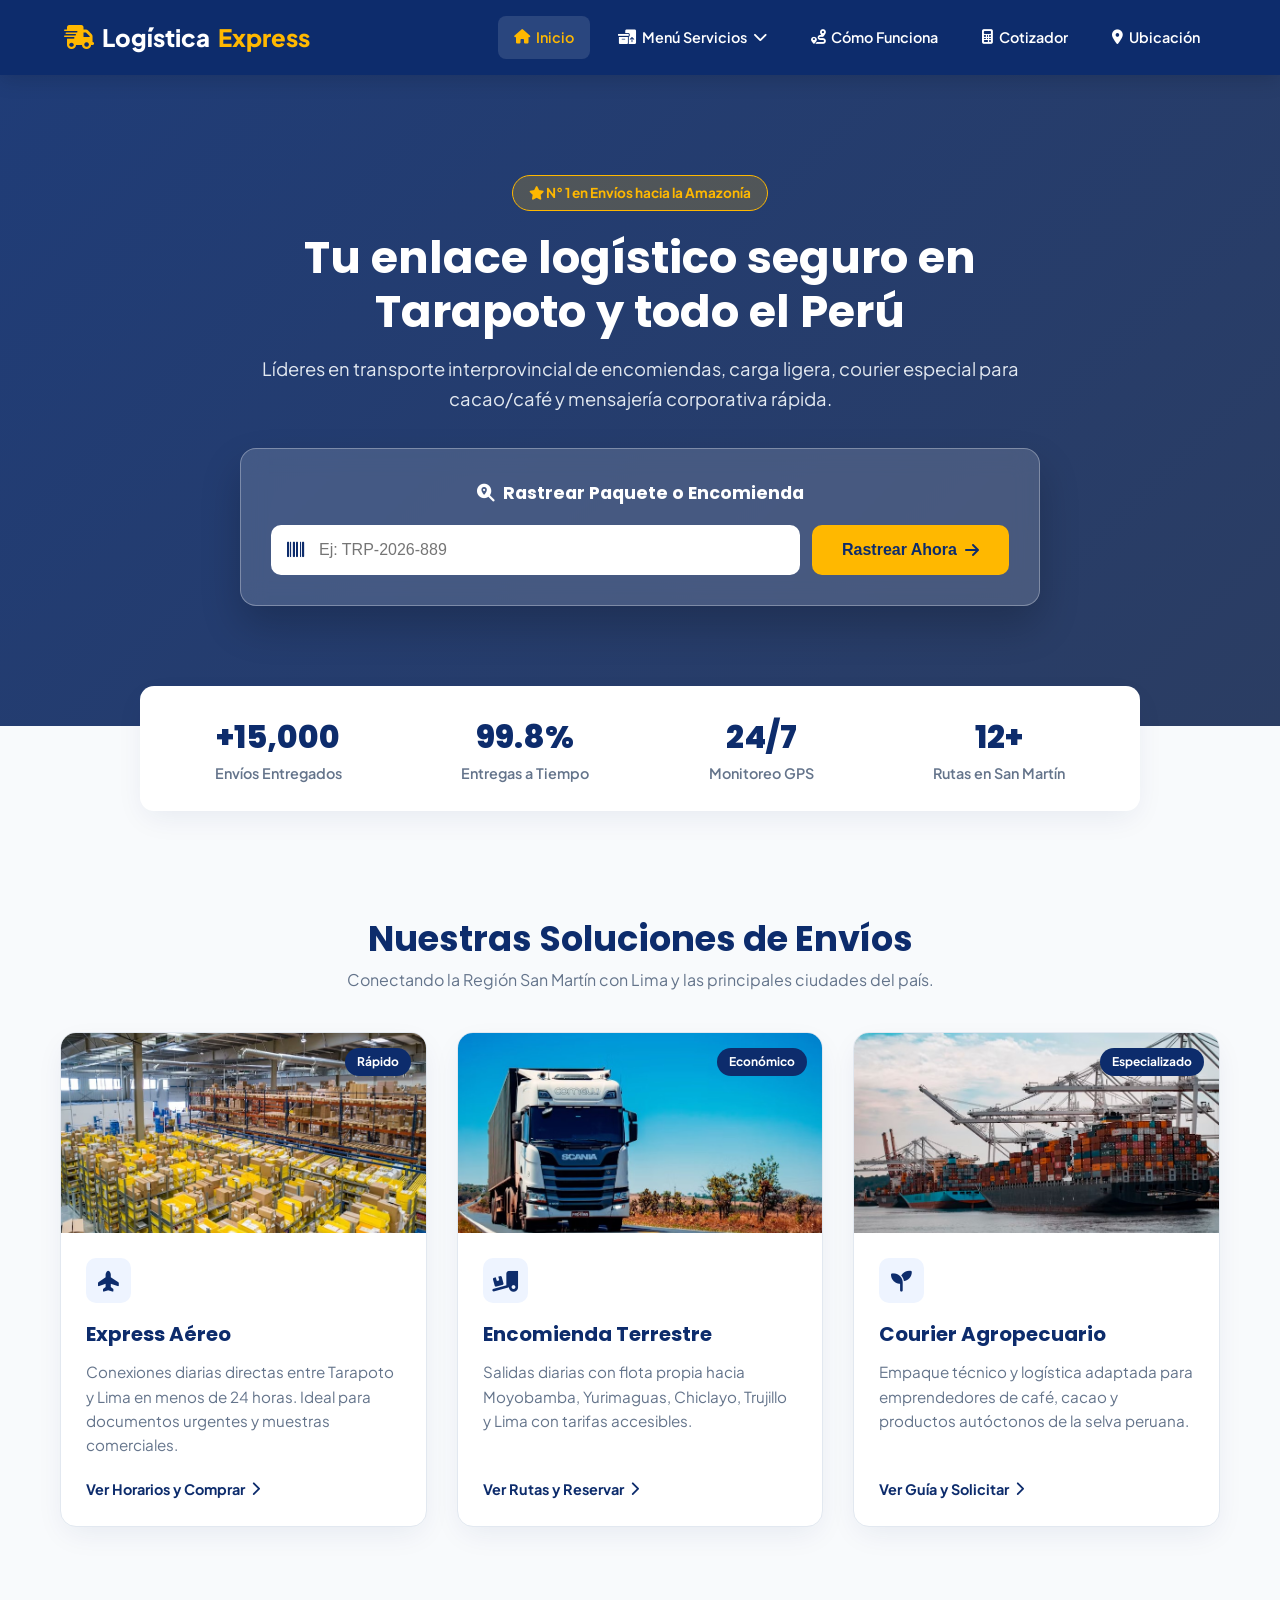
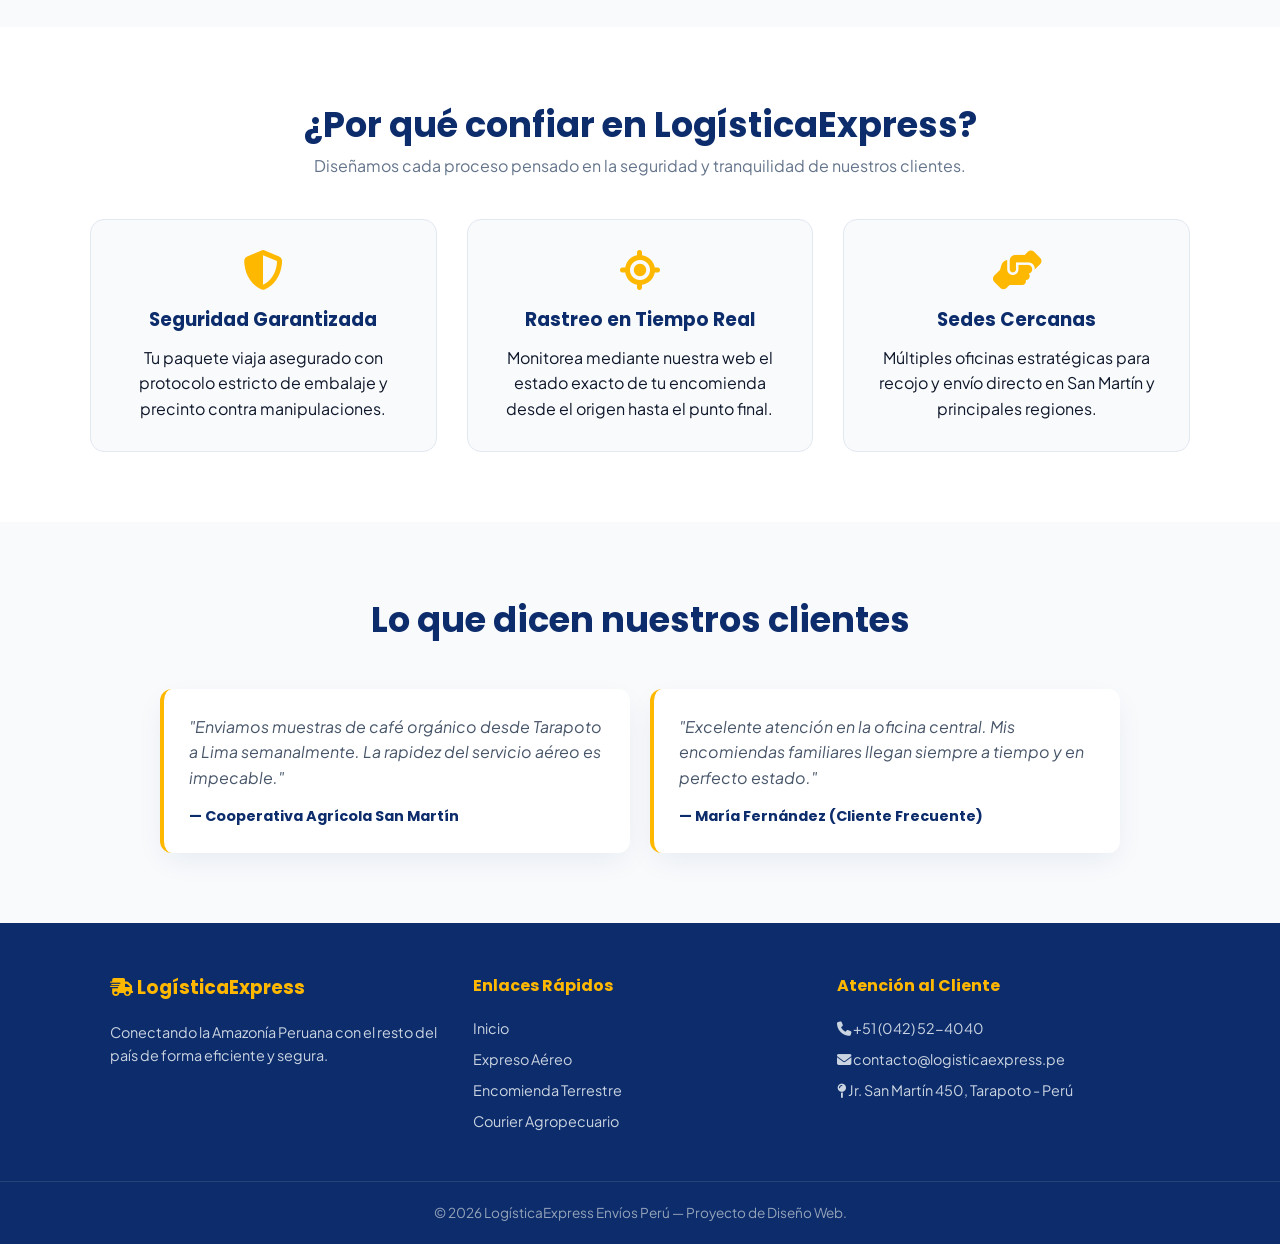
==== index.html @ 8016e5b9 "Mi pagina Web Transportel" ====
<!DOCTYPE html>
<html lang="es">
<head>
  <meta charset="UTF-8">
  <meta name="viewport" content="width=device-width, initial-scale=1.0">
  <meta name="description" content="LogísticaExpress Perú - Sede Tarapoto. Envíos, encomiendas y mensajería corporativa en la Amazonía.">
  <title>Inicio | LogísticaExpress Perú</title>
  
  <!-- Fuentes e Iconos -->
  <link rel="preconnect" href="https://fonts.googleapis.com">
  <link rel="preconnect" href="https://fonts.gstatic.com" crossorigin>
  <link href="https://fonts.googleapis.com/css2?family=Plus+Jakarta+Sans:wght@400;500;600;700;800&family=Poppins:wght@600;700;800&display=swap" rel="stylesheet">
  <link rel="stylesheet" href="https://cdnjs.cloudflare.com/ajax/libs/font-awesome/6.4.0/css/all.min.css">
  
  <link rel="stylesheet" href="CSS/inicio.css">
</head>
<body>

  <!-- ENCABEZADO Y NAVEGACIÓN -->
  <header>
    <a href="index.html" class="logo">
      <i class="fa-solid fa-truck-fast"></i> Logística<span>Express</span>
    </a>
    <nav>
      <ul>
        <li><a href="index.html" class="active"><i class="fa-solid fa-house"></i> Inicio</a></li>
        
        <!-- Menú Desplegable con accesos a subpáginas -->
        <li class="dropdown">
          <a href="HTML/servicios.html" class="dropdown-btn">
            <i class="fa-solid fa-boxes-packing"></i> Menú Servicios <i class="fa-solid fa-chevron-down arrow"></i>
          </a>
          <ul class="dropdown-menu">
            <li><a href="HTML/expresoaereo.html"><i class="fa-solid fa-plane-departure"></i> Expreso Aéreo</a></li>
            <li><a href="HTML/encomiendaterrestre.html"><i class="fa-solid fa-truck-front"></i> Encomienda Terrestre</a></li>
            <li><a href="HTML/courieragropecuario.html"><i class="fa-solid fa-seedling"></i> Courier Agropecuario</a></li>
            <li><a href="HTML/servicios.html"><i class="fa-solid fa-list-check"></i> Todos los Servicios</a></li>
          </ul>
        </li>

        <li><a href="HTML/requisitos.html"><i class="fa-solid fa-route"></i> Cómo Funciona</a></li>
        <li><a href="HTML/formulario.html"><i class="fa-solid fa-calculator"></i> Cotizador</a></li>
        <li><a href="HTML/contacto.html"><i class="fa-solid fa-location-dot"></i> Ubicación</a></li>
      </ul>
    </nav>
  </header>

  <main>
    <!-- HERO SECTION CON BÚSQUEDA DE GUÍA -->
    <section class="hero">
      <div class="hero-overlay"></div>
      <div class="hero-content">
        <span class="badge"><i class="fa-solid fa-star"></i> N° 1 en Envíos hacia la Amazonía</span>
        <h1>Tu enlace logístico seguro en Tarapoto y todo el Perú</h1>
        <p>Líderes en transporte interprovincial de encomiendas, carga ligera, courier especial para cacao/café y mensajería corporativa rápida.</p>

        <div class="rastreo-box">
          <h3><i class="fa-solid fa-magnifying-glass-location"></i> Rastrear Paquete o Encomienda</h3>
          <form class="rastreo-form" action="#" method="GET">
            <div class="input-group">
              <i class="fa-solid fa-barcode"></i>
              <input type="text" name="tracking" placeholder="Ej: TRP-2026-889" required pattern="[A-Za-z0-9\-]+" title="Ingresa un formato válido como TRP-2026-88">
            </div>
            <button type="submit" class="btn-primary">
              Rastrear Ahora <i class="fa-solid fa-arrow-right"></i>
            </button>
          </form>
        </div>
      </div>
    </section>

    <!-- ESTADÍSTICAS RÁPIDAS -->
    <section class="stats-bar">
      <div class="stat-item">
        <h2>+15,000</h2>
        <p>Envíos Entregados</p>
      </div>
      <div class="stat-item">
        <h2>99.8%</h2>
        <p>Entregas a Tiempo</p>
      </div>
      <div class="stat-item">
        <h2>24/7</h2>
        <p>Monitoreo GPS</p>
      </div>
      <div class="stat-item">
        <h2>12+</h2>
        <p>Rutas en San Martín</p>
      </div>
    </section>

    <!-- SERVICIOS DESTACADOS CON ENLACES A SUS PÁGINAS DEDICADAS -->
    <section class="resumen-inicio">
      <div class="section-title">
        <h2>Nuestras Soluciones de Envíos</h2>
        <p>Conectando la Región San Martín con Lima y las principales ciudades del país.</p>
      </div>

      <div class="resumen-grid">
        <article class="resumen-card">
          <div class="card-img-wrapper">
            <img src="/aereo.jpg" alt="Carga Aérea Express">
            <span class="card-badge pulse">Rápido</span>
          </div>
          <div class="resumen-card-body">
            <div class="card-icon"><i class="fa-solid fa-plane-up"></i></div>
            <h3>Express Aéreo</h3>
            <p>Conexiones diarias directas entre Tarapoto y Lima en menos de 24 horas. Ideal para documentos urgentes y muestras comerciales.</p>
            <a href="HTML/expresoaereo.html" class="link-btn">Ver Horarios y Comprar <i class="fa-solid fa-chevron-right"></i></a>
          </div>
        </article>

        <article class="resumen-card">
          <div class="card-img-wrapper">
            <img src="/terrestre.jpg" alt="Encomienda Terrestre">
            <span class="card-badge econo">Económico</span>
          </div>
          <div class="resumen-card-body">
            <div class="card-icon"><i class="fa-solid fa-truck-ramp-box"></i></div>
            <h3>Encomienda Terrestre</h3>
            <p>Salidas diarias con flota propia hacia Moyobamba, Yurimaguas, Chiclayo, Trujillo y Lima con tarifas accesibles.</p>
            <a href="HTML/encomiendaterrestre.html" class="link-btn">Ver Rutas y Reservar <i class="fa-solid fa-chevron-right"></i></a>
          </div>
        </article>

        <article class="resumen-card">
          <div class="card-img-wrapper">
            <img src="/agropecuario.jpg" alt="Courier Agropecuario">
            <span class="card-badge espek">Especializado</span>
          </div>
          <div class="resumen-card-body">
            <div class="card-icon"><i class="fa-solid fa-seedling"></i></div>
            <h3>Courier Agropecuario</h3>
            <p>Empaque técnico y logística adaptada para emprendedores de café, cacao y productos autóctonos de la selva peruana.</p>
            <a href="HTML/courieragropecuario.html" class="link-btn">Ver Guía y Solicitar <i class="fa-solid fa-chevron-right"></i></a>
          </div>
        </article>
      </div>
    </section>

    <!-- POR QUÉ ELEGIRNOS -->
    <section class="features-section">
      <div class="section-title">
        <h2>¿Por qué confiar en LogísticaExpress?</h2>
        <p>Diseñamos cada proceso pensado en la seguridad y tranquilidad de nuestros clientes.</p>
      </div>

      <div class="features-grid">
        <div class="feature-box">
          <i class="fa-solid fa-shield-halved"></i>
          <h3>Seguridad Garantizada</h3>
          <p>Tu paquete viaja asegurado con protocolo estricto de embalaje y precinto contra manipulaciones.</p>
        </div>
        <div class="feature-box">
          <i class="fa-solid fa-location-crosshairs"></i>
          <h3>Rastreo en Tiempo Real</h3>
          <p>Monitorea mediante nuestra web el estado exacto de tu encomienda desde el origen hasta el punto final.</p>
        </div>
        <div class="feature-box">
          <i class="fa-solid fa-handshake-angle"></i>
          <h3>Sedes Cercanas</h3>
          <p>Múltiples oficinas estratégicas para recojo y envío directo en San Martín y principales regiones.</p>
        </div>
      </div>
    </section>

    <!-- TESTIMONIOS -->
    <section class="testimonials-section">
      <div class="section-title">
        <h2>Lo que dicen nuestros clientes</h2>
      </div>
      <div class="testimonials-grid">
        <div class="testimonial-card">
          <p>"Enviamos muestras de café orgánico desde Tarapoto a Lima semanalmente. La rapidez del servicio aéreo es impecable."</p>
          <h4>— Cooperativa Agrícola San Martín</h4>
        </div>
        <div class="testimonial-card">
          <p>"Excelente atención en la oficina central. Mis encomiendas familiares llegan siempre a tiempo y en perfecto estado."</p>
          <h4>— María Fernández (Cliente Frecuente)</h4>
        </div>
      </div>
    </section>
  </main>

  <!-- PIE DE PÁGINA -->
  <footer>
    <div class="footer-container">
      <div class="footer-col">
        <h3><i class="fa-solid fa-truck-fast"></i> LogísticaExpress</h3>
        <p>Conectando la Amazonía Peruana con el resto del país de forma eficiente y segura.</p>
      </div>
      <div class="footer-col">
        <h4>Enlaces Rápidos</h4>
        <ul>
          <li><a href="index.html">Inicio</a></li>
          <li><a href="HTML/expresoaereo.html">Expreso Aéreo</a></li>
          <li><a href="HTML/encomiendaterrestre.html">Encomienda Terrestre</a></li>
          <li><a href="HTML/courieragropecuario.html">Courier Agropecuario</a></li>
        </ul>
      </div>
      <div class="footer-col">
        <h4>Atención al Cliente</h4>
        <p><i class="fa-solid fa-phone"></i> +51 (042) 52-4040</p>
        <p><i class="fa-solid fa-envelope"></i> contacto@logisticaexpress.pe</p>
        <p><i class="fa-solid fa-map-pin"></i> Jr. San Martín 450, Tarapoto - Perú</p>
      </div>
    </div>
    <div class="footer-bottom">
      <p>&copy; 2026 LogísticaExpress Envíos Perú — Proyecto de Diseño Web.</p>
    </div>
  </footer>

</body>
</html>
---- CSS/inicio.css ----
@import url('https://fonts.googleapis.com/css2?family=Plus+Jakarta+Sans:wght@400;500;600;700;800&family=Poppins:wght@600;700;800&display=swap');

:root {
  --amarillo-express: #ffb800;
  --amarillo-hover: #e0a200;
  --azul-express: #0d2c6c;
  --azul-hover: #071c48;
  --azul-claro: #eef4ff;
  --gris-fondo: #f8fafc;
  --texto-oscuro: #0f172a;
  --texto-mutado: #64748b;
  --blanco: #ffffff;
  --borde: #e2e8f0;
  --sombra: 0 10px 30px -5px rgba(13, 44, 108, 0.08);
  --sombra-hover: 0 20px 40px -10px rgba(13, 44, 108, 0.18);
}

* { box-sizing: border-box; margin: 0; padding: 0; }

body {
  font-family: 'Plus Jakarta Sans', sans-serif;
  color: var(--texto-oscuro);
  background-color: var(--gris-fondo);
  line-height: 1.6;
}

h1, h2, h3, h4 { font-family: 'Poppins', sans-serif; }

/* ENCABEZADO Y NAVEGACIÓN */
header {
  display: flex;
  justify-content: space-between;
  align-items: center;
  background-color: var(--azul-express);
  padding: 0 5%;
  height: 75px;
  position: sticky;
  top: 0;
  z-index: 1000;
  box-shadow: 0 4px 20px rgba(0,0,0,0.15);
}

.logo {
  font-size: 1.5rem;
  font-weight: 800;
  color: var(--blanco);
  text-decoration: none;
  display: flex;
  align-items: center;
  gap: 8px;
}
.logo i { color: var(--amarillo-express); }
.logo span { color: var(--amarillo-express); }

header nav ul {
  list-style: none;
  display: flex;
  align-items: center;
  gap: 12px;
}

header nav a {
  color: var(--blanco);
  text-decoration: none;
  font-weight: 600;
  font-size: 0.9rem;
  padding: 10px 16px;
  border-radius: 8px;
  transition: all 0.3s ease;
  display: inline-flex;
  align-items: center;
  gap: 6px;
}

header nav a:hover, header nav a.active {
  background-color: rgba(255, 255, 255, 0.12);
  color: var(--amarillo-express);
}

/* MENÚ DESPLEGABLE (DROPDOWN) */
.dropdown { position: relative; }
.dropdown-menu {
  display: none;
  position: absolute;
  top: 100%;
  left: 0;
  background-color: var(--azul-express);
  min-width: 240px;
  box-shadow: 0 15px 30px rgba(0,0,0,0.2);
  border-radius: 0 0 12px 12px;
  overflow: hidden;
  border-top: 3px solid var(--amarillo-express);
  list-style: none;
  padding: 6px 0;
  animation: fadeIn 0.2s ease-in-out;
}
@keyframes fadeIn {
  from { opacity: 0; transform: translateY(10px); }
  to { opacity: 1; transform: translateY(0); }
}

.dropdown:hover .dropdown-menu { display: block; }
.dropdown-menu li { width: 100%; }
.dropdown-menu a {
  display: flex;
  align-items: center;
  padding: 12px 20px;
  border-radius: 0;
  font-size: 0.88rem;
  color: var(--blanco);
  width: 100%;
}
.dropdown-menu a:hover {
  background-color: var(--azul-hover);
  color: var(--amarillo-express);
}

/* HERO SECTION */
.hero {
  position: relative;
  background: url('https://images.unsplash.com/photo-1586528116311-ad8dd3c8310d?auto=format&fit=crop&w=1600&q=80') center/cover no-repeat;
  color: var(--blanco);
  text-align: center;
  padding: 100px 20px 120px;
}

.hero-overlay {
  position: absolute;
  top: 0; left: 0; width: 100%; height: 100%;
  background: linear-gradient(135deg, rgba(13, 44, 108, 0.92), rgba(7, 28, 72, 0.85));
}

.hero-content {
  position: relative;
  z-index: 2;
  max-width: 800px;
  margin: 0 auto;
}

.badge {
  display: inline-block;
  background-color: rgba(255, 184, 0, 0.2);
  color: var(--amarillo-express);
  border: 1px solid var(--amarillo-express);
  padding: 6px 16px;
  border-radius: 50px;
  font-size: 0.85rem;
  font-weight: 700;
  margin-bottom: 20px;
}

.hero h1 {
  font-size: 2.8rem;
  line-height: 1.2;
  margin-bottom: 16px;
}

.hero p {
  font-size: 1.15rem;
  color: #e2e8f0;
  margin-bottom: 35px;
}

/* CAJA DE RASTREO DE GUÍA */
.rastreo-box {
  background: rgba(255, 255, 255, 0.15);
  backdrop-filter: blur(12px);
  padding: 30px;
  border-radius: 16px;
  border: 1px solid rgba(255, 255, 255, 0.3);
  box-shadow: 0 20px 40px rgba(0,0,0,0.2);
}

.rastreo-box h3 {
  font-size: 1.1rem;
  margin-bottom: 18px;
  display: flex;
  align-items: center;
  justify-content: center;
  gap: 8px;
}

.rastreo-form {
  display: flex;
  gap: 12px;
  flex-wrap: wrap;
}

.input-group {
  flex: 1;
  min-width: 250px;
  position: relative;
  display: flex;
  align-items: center;
}

.input-group i {
  position: absolute;
  left: 16px;
  color: var(--azul-express);
  font-size: 1.1rem;
}

.input-group input {
  width: 100%;
  padding: 16px 16px 16px 48px;
  border: none;
  border-radius: 10px;
  font-size: 1rem;
  outline: none;
}

.btn-primary {
  background-color: var(--amarillo-express);
  color: var(--azul-express);
  border: none;
  padding: 16px 30px;
  font-weight: 800;
  font-size: 1rem;
  border-radius: 10px;
  cursor: pointer;
  transition: all 0.3s ease;
  display: flex;
  align-items: center;
  gap: 8px;
}
.btn-primary:hover {
  background-color: var(--amarillo-hover);
  transform: translateY(-2px);
}

/* ESTADÍSTICAS */
.stats-bar {
  display: flex;
  justify-content: space-around;
  flex-wrap: wrap;
  gap: 20px;
  background-color: var(--blanco);
  max-width: 1000px;
  margin: -40px auto 60px;
  padding: 25px;
  border-radius: 14px;
  position: relative;
  z-index: 10;
  box-shadow: var(--sombra);
}

.stat-item { text-align: center; }
.stat-item h2 { font-size: 2rem; color: var(--azul-express); font-weight: 800; }
.stat-item p { color: var(--texto-mutado); font-size: 0.9rem; font-weight: 600; }

/* SECCIÓN TARJETAS RESUMEN */
.resumen-inicio { padding: 40px 20px; max-width: 1200px; margin: 0 auto; }
.section-title { text-align: center; margin-bottom: 40px; }
.section-title h2 { font-size: 2.2rem; color: var(--azul-express); }
.section-title p { color: var(--texto-mutado); }

.resumen-grid {
  display: grid;
  grid-template-columns: repeat(auto-fit, minmax(320px, 1fr));
  gap: 30px;
}

.resumen-card {
  background: var(--blanco);
  border-radius: 16px;
  overflow: hidden;
  box-shadow: var(--sombra);
  transition: all 0.3s ease;
  border: 1px solid var(--borde);
  display: flex;
  flex-direction: column;
}

.resumen-card:hover {
  transform: translateY(-8px);
  box-shadow: var(--sombra-hover);
}

.card-img-wrapper { position: relative; height: 200px; overflow: hidden; }
.card-img-wrapper img {
  width: 100%; height: 100%; object-fit: cover;
  transition: transform 0.5s ease;
}
.resumen-card:hover .card-img-wrapper img { transform: scale(1.08); }

.card-badge {
  position: absolute; top: 15px; right: 15px;
  background-color: var(--azul-express); color: var(--blanco);
  padding: 4px 12px; border-radius: 20px; font-size: 0.75rem; font-weight: 700;
}

.resumen-card-body { padding: 25px; flex: 1; display: flex; flex-direction: column; }
.card-icon {
  width: 45px; height: 45px; background: var(--azul-claro); color: var(--azul-express);
  display: flex; align-items: center; justify-content: center;
  border-radius: 10px; font-size: 1.3rem; margin-bottom: 15px;
}
.resumen-card-body h3 { color: var(--azul-express); margin-bottom: 10px; font-size: 1.25rem; }
.resumen-card-body p { color: var(--texto-mutado); font-size: 0.95rem; margin-bottom: 20px; flex: 1; }

.link-btn {
  color: var(--azul-express); font-weight: 700; text-decoration: none;
  display: inline-flex; align-items: center; gap: 6px; font-size: 0.9rem;
}
.link-btn:hover { color: var(--amarillo-hover); }

/* VENTAJAS / POR QUÉ ELEGIRNOS */
.features-section { background-color: var(--blanco); padding: 70px 20px; margin-top: 60px; }
.features-grid {
  max-width: 1100px; margin: 0 auto;
  display: grid; grid-template-columns: repeat(auto-fit, minmax(280px, 1fr)); gap: 30px;
}
.feature-box {
  text-align: center; padding: 30px; border-radius: 14px;
  background: var(--gris-fondo); border: 1px solid var(--borde);
}
.feature-box i { font-size: 2.5rem; color: var(--amarillo-express); margin-bottom: 15px; }
.feature-box h3 { color: var(--azul-express); margin-bottom: 10px; }

/* TESTIMONIOS */
.testimonials-section { padding: 70px 20px; max-width: 1000px; margin: 0 auto; }
.testimonials-grid { display: grid; grid-template-columns: repeat(auto-fit, minmax(300px, 1fr)); gap: 20px; }
.testimonial-card {
  background: var(--blanco); padding: 25px; border-radius: 12px;
  border-left: 4px solid var(--amarillo-express); box-shadow: var(--sombra);
}
.testimonial-card p { font-style: italic; color: #475569; margin-bottom: 15px; }
.testimonial-card h4 { color: var(--azul-express); font-size: 0.9rem; }

/* FOOTER */
footer { background-color: var(--azul-express); color: var(--blanco); padding-top: 50px; }
.footer-container {
  max-width: 1100px; margin: 0 auto; padding: 0 20px 40px;
  display: grid; grid-template-columns: repeat(auto-fit, minmax(240px, 1fr)); gap: 30px;
}
.footer-col h3, .footer-col h4 { margin-bottom: 18px; color: var(--amarillo-express); }
.footer-col p { color: #cbd5e1; font-size: 0.9rem; margin-bottom: 8px; }
.footer-col ul { list-style: none; }
.footer-col ul a { color: #cbd5e1; text-decoration: none; font-size: 0.9rem; display: block; margin-bottom: 8px; }
.footer-col ul a:hover { color: var(--amarillo-express); }
.footer-bottom {
  border-top: 1px solid rgba(255,255,255,0.1);
  text-align: center; padding: 20px; font-size: 0.85rem; color: #94a3b8;
}

/* RESPONSIVE */
@media (max-width: 768px) {
  header { flex-direction: column; height: auto; padding: 15px; gap: 15px; }
  header nav ul { flex-wrap: wrap; justify-content: center; }
  .hero h1 { font-size: 2rem; }
}
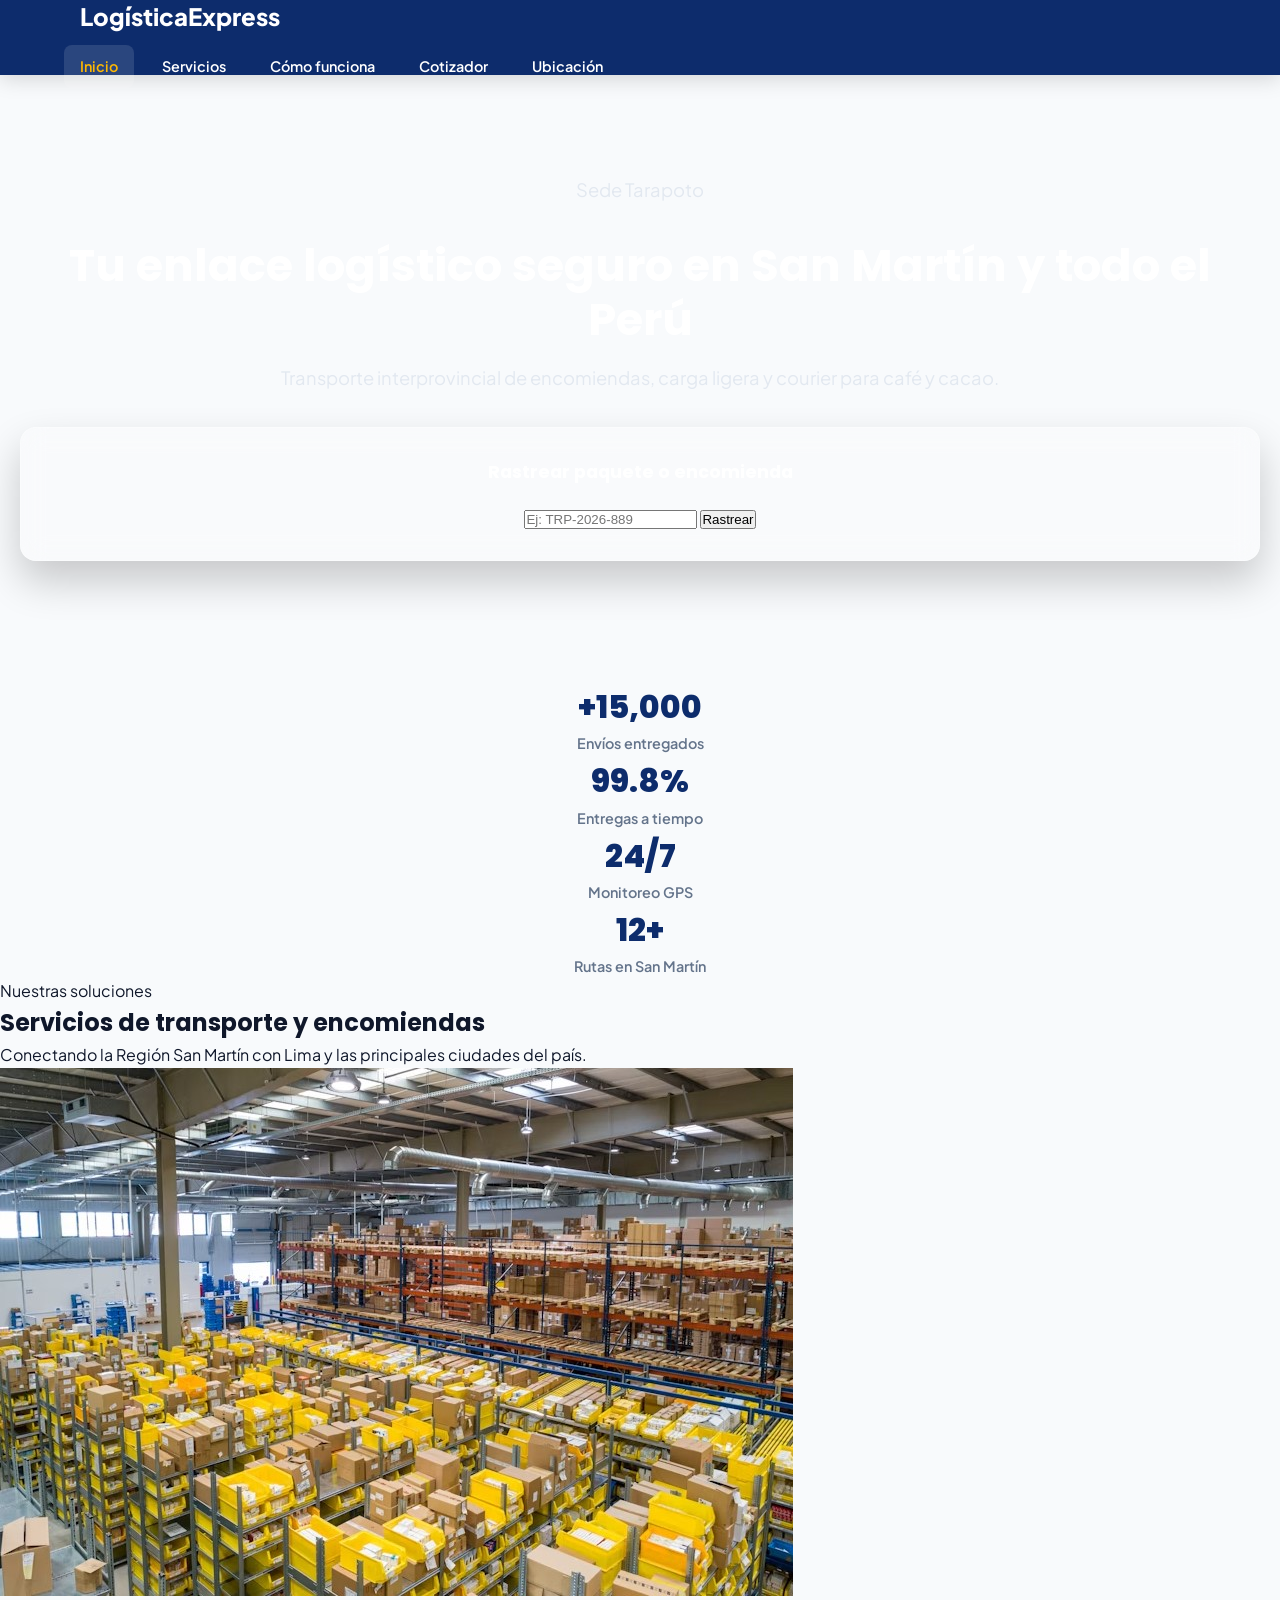
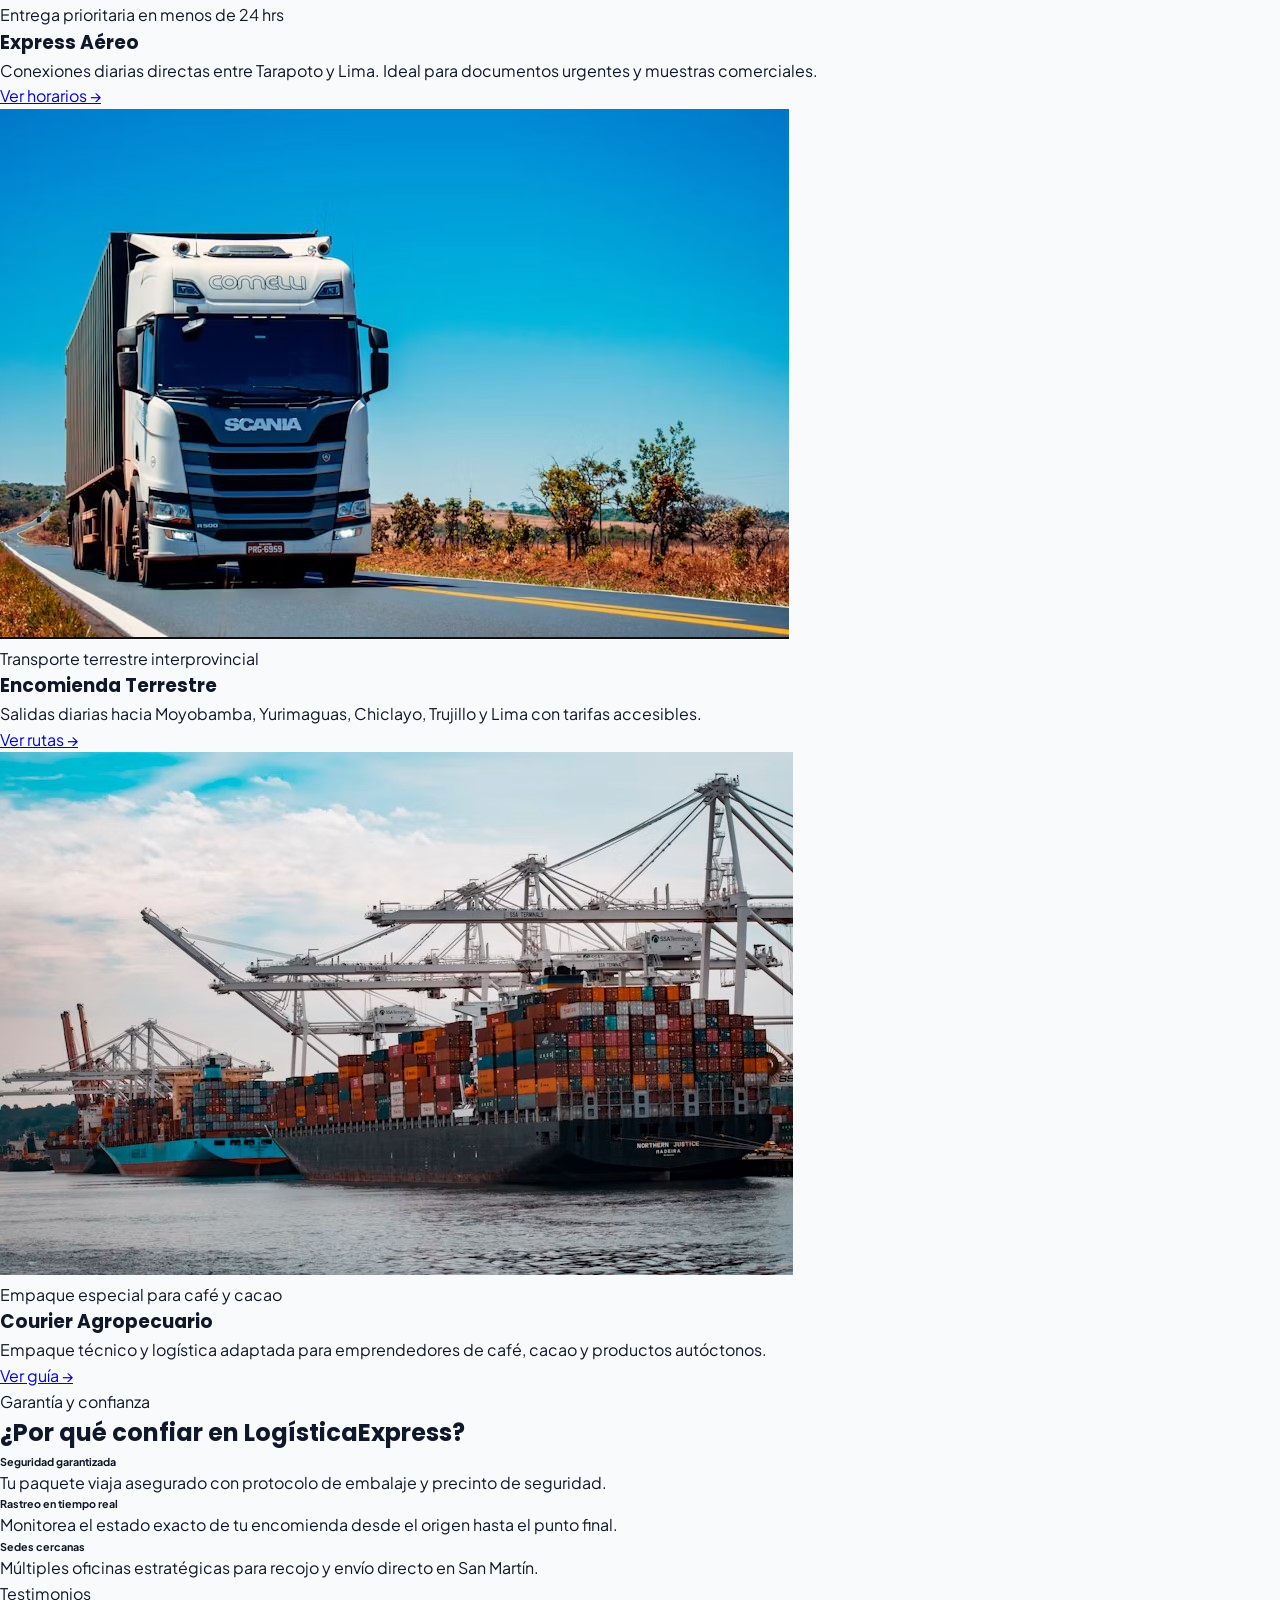
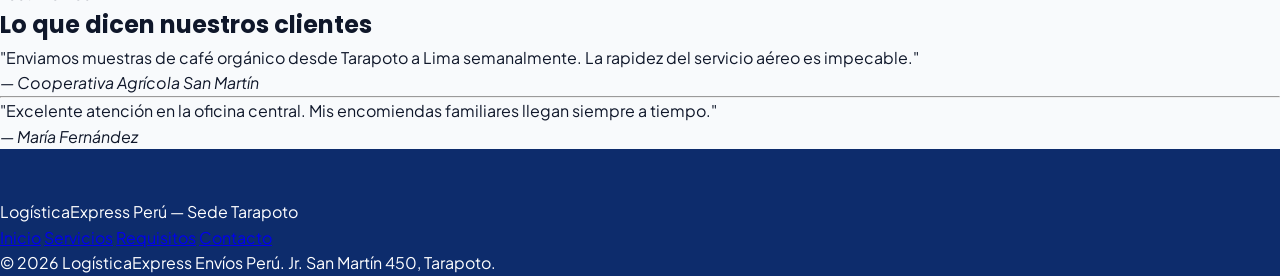
==== commit c7b303ed: "Update index.html" ====
--- a/index.html
+++ b/index.html
@@ -3,81 +3,53 @@
 <head>
   <meta charset="UTF-8">
   <meta name="viewport" content="width=device-width, initial-scale=1.0">
-  <meta name="description" content="LogísticaExpress Perú - Sede Tarapoto. Envíos, encomiendas y mensajería corporativa en la Amazonía.">
-  <title>Inicio | LogísticaExpress Perú</title>
-  
-  <!-- Fuentes e Iconos -->
-  <link rel="preconnect" href="https://fonts.googleapis.com">
-  <link rel="preconnect" href="https://fonts.gstatic.com" crossorigin>
-  <link href="https://fonts.googleapis.com/css2?family=Plus+Jakarta+Sans:wght@400;500;600;700;800&family=Poppins:wght@600;700;800&display=swap" rel="stylesheet">
-  <link rel="stylesheet" href="https://cdnjs.cloudflare.com/ajax/libs/font-awesome/6.4.0/css/all.min.css">
-  
+  <meta name="description" content="LogísticaExpress Perú - Envíos, encomiendas y mensajería en Tarapoto y la Amazonía.">
+  <title>Inicio — LogísticaExpress Perú</title>
   <link rel="stylesheet" href="CSS/inicio.css">
 </head>
 <body>
 
-  <!-- ENCABEZADO Y NAVEGACIÓN -->
   <header>
-    <a href="index.html" class="logo">
-      <i class="fa-solid fa-truck-fast"></i> Logística<span>Express</span>
-    </a>
     <nav>
+      <a href="index.html" class="logo">LogísticaExpress</a>
       <ul>
-        <li><a href="index.html" class="active"><i class="fa-solid fa-house"></i> Inicio</a></li>
-        
-        <!-- Menú Desplegable con accesos a subpáginas -->
-        <li class="dropdown">
-          <a href="HTML/servicios.html" class="dropdown-btn">
-            <i class="fa-solid fa-boxes-packing"></i> Menú Servicios <i class="fa-solid fa-chevron-down arrow"></i>
-          </a>
-          <ul class="dropdown-menu">
-            <li><a href="HTML/expresoaereo.html"><i class="fa-solid fa-plane-departure"></i> Expreso Aéreo</a></li>
-            <li><a href="HTML/encomiendaterrestre.html"><i class="fa-solid fa-truck-front"></i> Encomienda Terrestre</a></li>
-            <li><a href="HTML/courieragropecuario.html"><i class="fa-solid fa-seedling"></i> Courier Agropecuario</a></li>
-            <li><a href="HTML/servicios.html"><i class="fa-solid fa-list-check"></i> Todos los Servicios</a></li>
-          </ul>
-        </li>
-
-        <li><a href="HTML/requisitos.html"><i class="fa-solid fa-route"></i> Cómo Funciona</a></li>
-        <li><a href="HTML/formulario.html"><i class="fa-solid fa-calculator"></i> Cotizador</a></li>
-        <li><a href="HTML/contacto.html"><i class="fa-solid fa-location-dot"></i> Ubicación</a></li>
+        <li><a href="index.html" class="active">Inicio</a></li>
+        <li><a href="HTML/servicios.html">Servicios</a></li>
+        <li><a href="HTML/requisitos.html">Cómo funciona</a></li>
+        <li><a href="HTML/formulario.html">Cotizador</a></li>
+        <li><a href="HTML/contacto.html">Ubicación</a></li>
       </ul>
     </nav>
   </header>
 
   <main>
-    <!-- HERO SECTION CON BÚSQUEDA DE GUÍA -->
-    <section class="hero">
-      <div class="hero-overlay"></div>
-      <div class="hero-content">
-        <span class="badge"><i class="fa-solid fa-star"></i> N° 1 en Envíos hacia la Amazonía</span>
-        <h1>Tu enlace logístico seguro en Tarapoto y todo el Perú</h1>
-        <p>Líderes en transporte interprovincial de encomiendas, carga ligera, courier especial para cacao/café y mensajería corporativa rápida.</p>
+
+    <!-- ============ HERO ============ -->
+    <section class="hero" id="top">
+      <div class="hero-texto">
+        <p class="kicker">Sede Tarapoto</p>
+        <h1>Tu enlace logístico seguro en San Martín y todo el Perú</h1>
+        <p class="subtitulo">Transporte interprovincial de encomiendas, carga ligera y courier para café y cacao.</p>
 
         <div class="rastreo-box">
-          <h3><i class="fa-solid fa-magnifying-glass-location"></i> Rastrear Paquete o Encomienda</h3>
-          <form class="rastreo-form" action="#" method="GET">
-            <div class="input-group">
-              <i class="fa-solid fa-barcode"></i>
-              <input type="text" name="tracking" placeholder="Ej: TRP-2026-889" required pattern="[A-Za-z0-9\-]+" title="Ingresa un formato válido como TRP-2026-88">
-            </div>
-            <button type="submit" class="btn-primary">
-              Rastrear Ahora <i class="fa-solid fa-arrow-right"></i>
-            </button>
+          <h3>Rastrear paquete o encomienda</h3>
+          <form action="#" method="GET">
+            <input type="text" name="tracking" placeholder="Ej: TRP-2026-889" required>
+            <button type="submit" class="btn btn-solido">Rastrear</button>
           </form>
         </div>
       </div>
     </section>
 
-    <!-- ESTADÍSTICAS RÁPIDAS -->
-    <section class="stats-bar">
+    <!-- ============ ESTADÍSTICAS ============ -->
+    <section class="stats">
       <div class="stat-item">
         <h2>+15,000</h2>
-        <p>Envíos Entregados</p>
+        <p>Envíos entregados</p>
       </div>
       <div class="stat-item">
         <h2>99.8%</h2>
-        <p>Entregas a Tiempo</p>
+        <p>Entregas a tiempo</p>
       </div>
       <div class="stat-item">
         <h2>24/7</h2>
@@ -89,126 +61,99 @@
       </div>
     </section>
 
-    <!-- SERVICIOS DESTACADOS CON ENLACES A SUS PÁGINAS DEDICADAS -->
-    <section class="resumen-inicio">
-      <div class="section-title">
-        <h2>Nuestras Soluciones de Envíos</h2>
-        <p>Conectando la Región San Martín con Lima y las principales ciudades del país.</p>
-      </div>
+    <!-- ============ SERVICIOS ============ -->
+    <section id="servicios">
+      <p class="kicker">Nuestras soluciones</p>
+      <h2>Servicios de transporte y encomiendas</h2>
+      <p>Conectando la Región San Martín con Lima y las principales ciudades del país.</p>
 
-      <div class="resumen-grid">
-        <article class="resumen-card">
-          <div class="card-img-wrapper">
-            <img src="/aereo.jpg" alt="Carga Aérea Express">
-            <span class="card-badge pulse">Rápido</span>
-          </div>
-          <div class="resumen-card-body">
-            <div class="card-icon"><i class="fa-solid fa-plane-up"></i></div>
-            <h3>Express Aéreo</h3>
-            <p>Conexiones diarias directas entre Tarapoto y Lima en menos de 24 horas. Ideal para documentos urgentes y muestras comerciales.</p>
-            <a href="HTML/expresoaereo.html" class="link-btn">Ver Horarios y Comprar <i class="fa-solid fa-chevron-right"></i></a>
-          </div>
+      <div class="proyectos-grid">
+
+        <article class="proyecto-card">
+          <figure>
+            <img src="aereo.jpg" alt="Carga Aérea Express">
+            <figcaption>Entrega prioritaria en menos de 24 hrs</figcaption>
+          </figure>
+          <h3>Express Aéreo</h3>
+          <p>Conexiones diarias directas entre Tarapoto y Lima. Ideal para documentos urgentes y muestras comerciales.</p>
+          <a href="HTML/expresoaereo.html" class="btn btn-solido">Ver horarios →</a>
         </article>
 
-        <article class="resumen-card">
-          <div class="card-img-wrapper">
-            <img src="/terrestre.jpg" alt="Encomienda Terrestre">
-            <span class="card-badge econo">Económico</span>
-          </div>
-          <div class="resumen-card-body">
-            <div class="card-icon"><i class="fa-solid fa-truck-ramp-box"></i></div>
-            <h3>Encomienda Terrestre</h3>
-            <p>Salidas diarias con flota propia hacia Moyobamba, Yurimaguas, Chiclayo, Trujillo y Lima con tarifas accesibles.</p>
-            <a href="HTML/encomiendaterrestre.html" class="link-btn">Ver Rutas y Reservar <i class="fa-solid fa-chevron-right"></i></a>
-          </div>
+        <article class="proyecto-card">
+          <figure>
+            <img src="terrestre.jpg" alt="Encomienda Terrestre">
+            <figcaption>Transporte terrestre interprovincial</figcaption>
+          </figure>
+          <h3>Encomienda Terrestre</h3>
+          <p>Salidas diarias hacia Moyobamba, Yurimaguas, Chiclayo, Trujillo y Lima con tarifas accesibles.</p>
+          <a href="HTML/encomiendaterrestre.html" class="btn btn-solido">Ver rutas →</a>
         </article>
 
-        <article class="resumen-card">
-          <div class="card-img-wrapper">
-            <img src="/agropecuario.jpg" alt="Courier Agropecuario">
-            <span class="card-badge espek">Especializado</span>
-          </div>
-          <div class="resumen-card-body">
-            <div class="card-icon"><i class="fa-solid fa-seedling"></i></div>
-            <h3>Courier Agropecuario</h3>
-            <p>Empaque técnico y logística adaptada para emprendedores de café, cacao y productos autóctonos de la selva peruana.</p>
-            <a href="HTML/courieragropecuario.html" class="link-btn">Ver Guía y Solicitar <i class="fa-solid fa-chevron-right"></i></a>
-          </div>
+        <article class="proyecto-card">
+          <figure>
+            <img src="agropecuario.jpg" alt="Courier Agropecuario">
+            <figcaption>Empaque especial para café y cacao</figcaption>
+          </figure>
+          <h3>Courier Agropecuario</h3>
+          <p>Empaque técnico y logística adaptada para emprendedores de café, cacao y productos autóctonos.</p>
+          <a href="HTML/courieragropecuario.html" class="btn btn-solido">Ver guía →</a>
         </article>
+
       </div>
     </section>
 
-    <!-- POR QUÉ ELEGIRNOS -->
-    <section class="features-section">
-      <div class="section-title">
-        <h2>¿Por qué confiar en LogísticaExpress?</h2>
-        <p>Diseñamos cada proceso pensado en la seguridad y tranquilidad de nuestros clientes.</p>
-      </div>
+    <!-- ============ POR QUÉ ELEGIRNOS ============ -->
+    <section id="beneficios">
+      <p class="kicker">Garantía y confianza</p>
+      <h2>¿Por qué confiar en LogísticaExpress?</h2>
 
-      <div class="features-grid">
-        <div class="feature-box">
-          <i class="fa-solid fa-shield-halved"></i>
-          <h3>Seguridad Garantizada</h3>
-          <p>Tu paquete viaja asegurado con protocolo estricto de embalaje y precinto contra manipulaciones.</p>
+      <div class="stack-grid">
+        <div class="stack-grupo">
+          <h6>Seguridad garantizada</h6>
+          <p>Tu paquete viaja asegurado con protocolo de embalaje y precinto de seguridad.</p>
         </div>
-        <div class="feature-box">
-          <i class="fa-solid fa-location-crosshairs"></i>
-          <h3>Rastreo en Tiempo Real</h3>
-          <p>Monitorea mediante nuestra web el estado exacto de tu encomienda desde el origen hasta el punto final.</p>
+        <div class="stack-grupo">
+          <h6>Rastreo en tiempo real</h6>
+          <p>Monitorea el estado exacto de tu encomienda desde el origen hasta el punto final.</p>
         </div>
-        <div class="feature-box">
-          <i class="fa-solid fa-handshake-angle"></i>
-          <h3>Sedes Cercanas</h3>
-          <p>Múltiples oficinas estratégicas para recojo y envío directo en San Martín y principales regiones.</p>
+        <div class="stack-grupo">
+          <h6>Sedes cercanas</h6>
+          <p>Múltiples oficinas estratégicas para recojo y envío directo en San Martín.</p>
         </div>
       </div>
     </section>
 
-    <!-- TESTIMONIOS -->
-    <section class="testimonials-section">
-      <div class="section-title">
-        <h2>Lo que dicen nuestros clientes</h2>
-      </div>
-      <div class="testimonials-grid">
-        <div class="testimonial-card">
+    <!-- ============ TESTIMONIOS ============ -->
+    <section id="testimonios">
+      <p class="kicker">Testimonios</p>
+      <h2>Lo que dicen nuestros clientes</h2>
+
+      <div class="contacto-rapido">
+        <blockquote>
           <p>"Enviamos muestras de café orgánico desde Tarapoto a Lima semanalmente. La rapidez del servicio aéreo es impecable."</p>
-          <h4>— Cooperativa Agrícola San Martín</h4>
-        </div>
-        <div class="testimonial-card">
-          <p>"Excelente atención en la oficina central. Mis encomiendas familiares llegan siempre a tiempo y en perfecto estado."</p>
-          <h4>— María Fernández (Cliente Frecuente)</h4>
-        </div>
+          <cite>— Cooperativa Agrícola San Martín</cite>
+        </blockquote>
+        <hr>
+        <blockquote>
+          <p>"Excelente atención en la oficina central. Mis encomiendas familiares llegan siempre a tiempo."</p>
+          <cite>— María Fernández</cite>
+        </blockquote>
       </div>
     </section>
+
   </main>
 
-  <!-- PIE DE PÁGINA -->
+  <!-- ============ PIE DE PÁGINA ============ -->
   <footer>
-    <div class="footer-container">
-      <div class="footer-col">
-        <h3><i class="fa-solid fa-truck-fast"></i> LogísticaExpress</h3>
-        <p>Conectando la Amazonía Peruana con el resto del país de forma eficiente y segura.</p>
-      </div>
-      <div class="footer-col">
-        <h4>Enlaces Rápidos</h4>
-        <ul>
-          <li><a href="index.html">Inicio</a></li>
-          <li><a href="HTML/expresoaereo.html">Expreso Aéreo</a></li>
-          <li><a href="HTML/encomiendaterrestre.html">Encomienda Terrestre</a></li>
-          <li><a href="HTML/courieragropecuario.html">Courier Agropecuario</a></li>
-        </ul>
-      </div>
-      <div class="footer-col">
-        <h4>Atención al Cliente</h4>
-        <p><i class="fa-solid fa-phone"></i> +51 (042) 52-4040</p>
-        <p><i class="fa-solid fa-envelope"></i> contacto@logisticaexpress.pe</p>
-        <p><i class="fa-solid fa-map-pin"></i> Jr. San Martín 450, Tarapoto - Perú</p>
-      </div>
-    </div>
-    <div class="footer-bottom">
-      <p>&copy; 2026 LogísticaExpress Envíos Perú — Proyecto de Diseño Web.</p>
-    </div>
+    <p>LogísticaExpress Perú — Sede Tarapoto</p>
+    <nav>
+      <a href="index.html">Inicio</a>
+      <a href="HTML/servicios.html">Servicios</a>
+      <a href="HTML/requisitos.html">Requisitos</a>
+      <a href="HTML/contacto.html">Contacto</a>
+    </nav>
+    <p>&copy; 2026 LogísticaExpress Envíos Perú. Jr. San Martín 450, Tarapoto.</p>
   </footer>
 
 </body>
-</html>+</html>
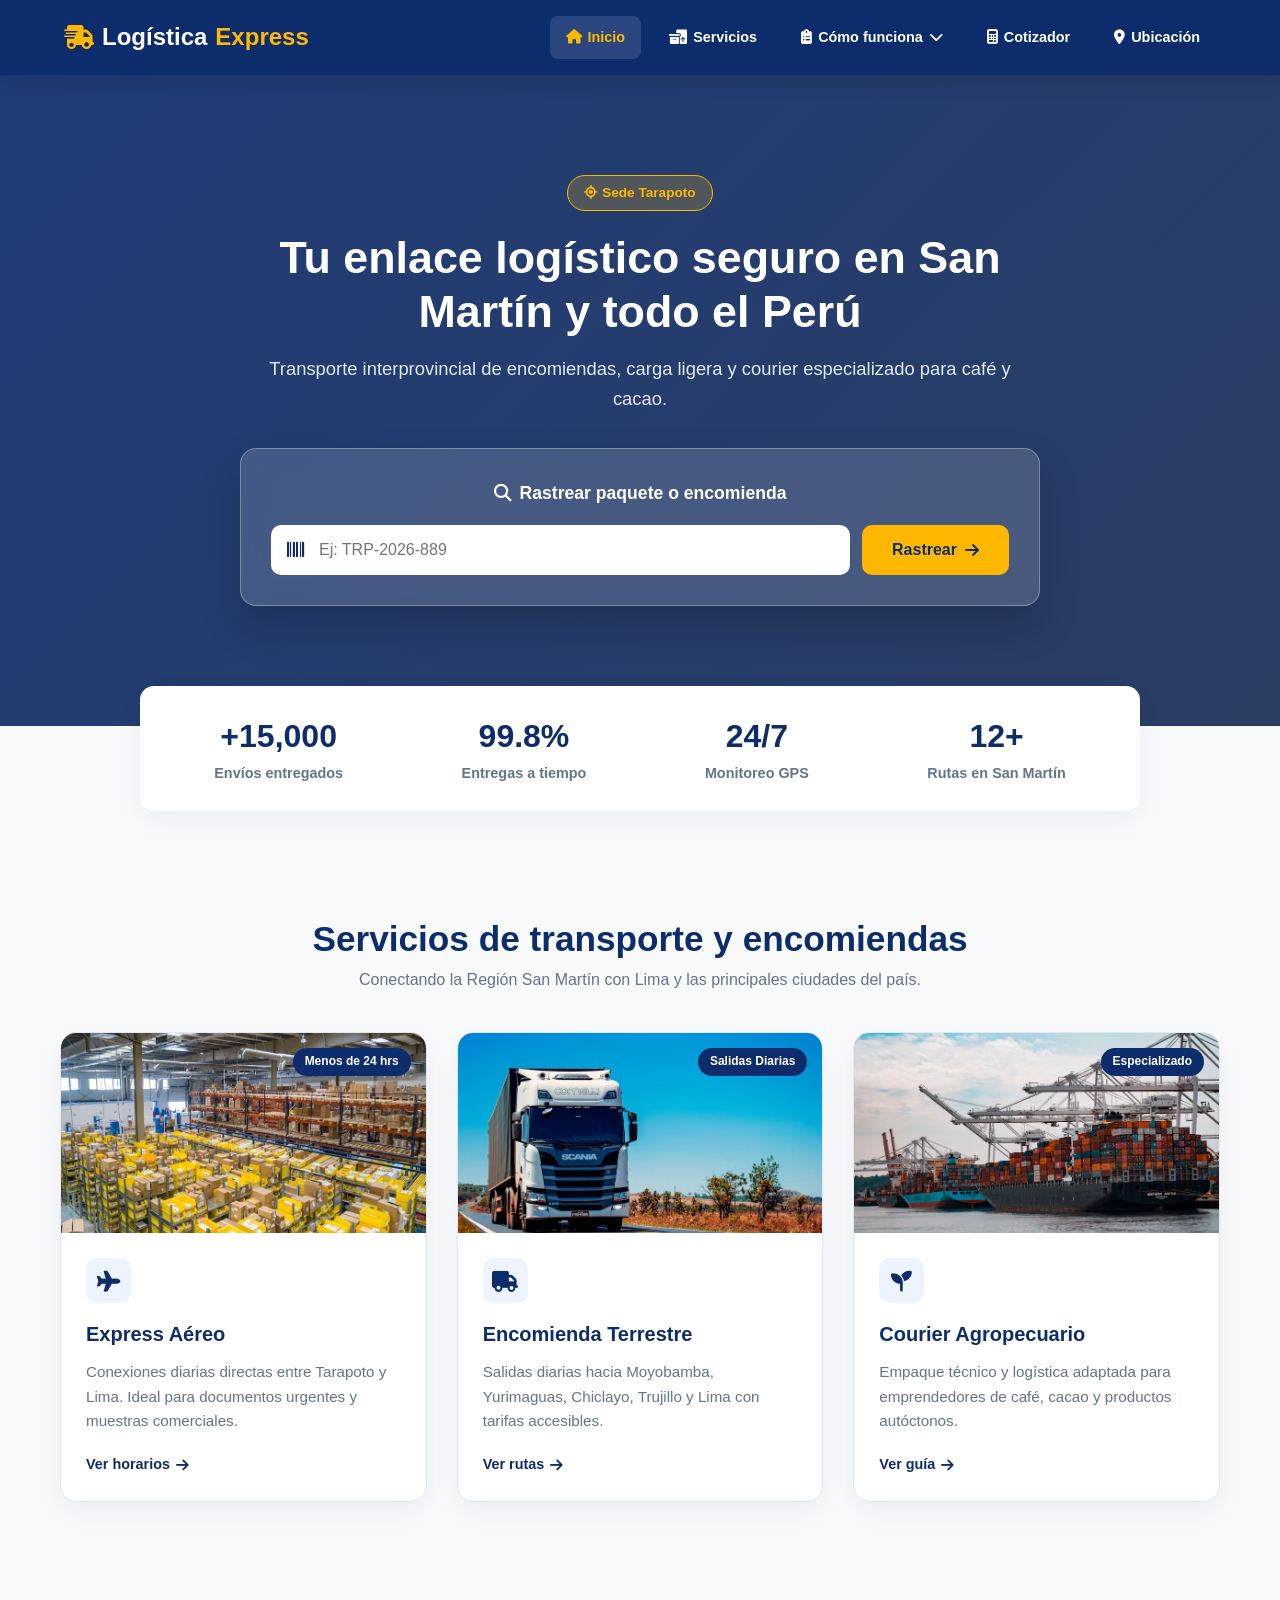
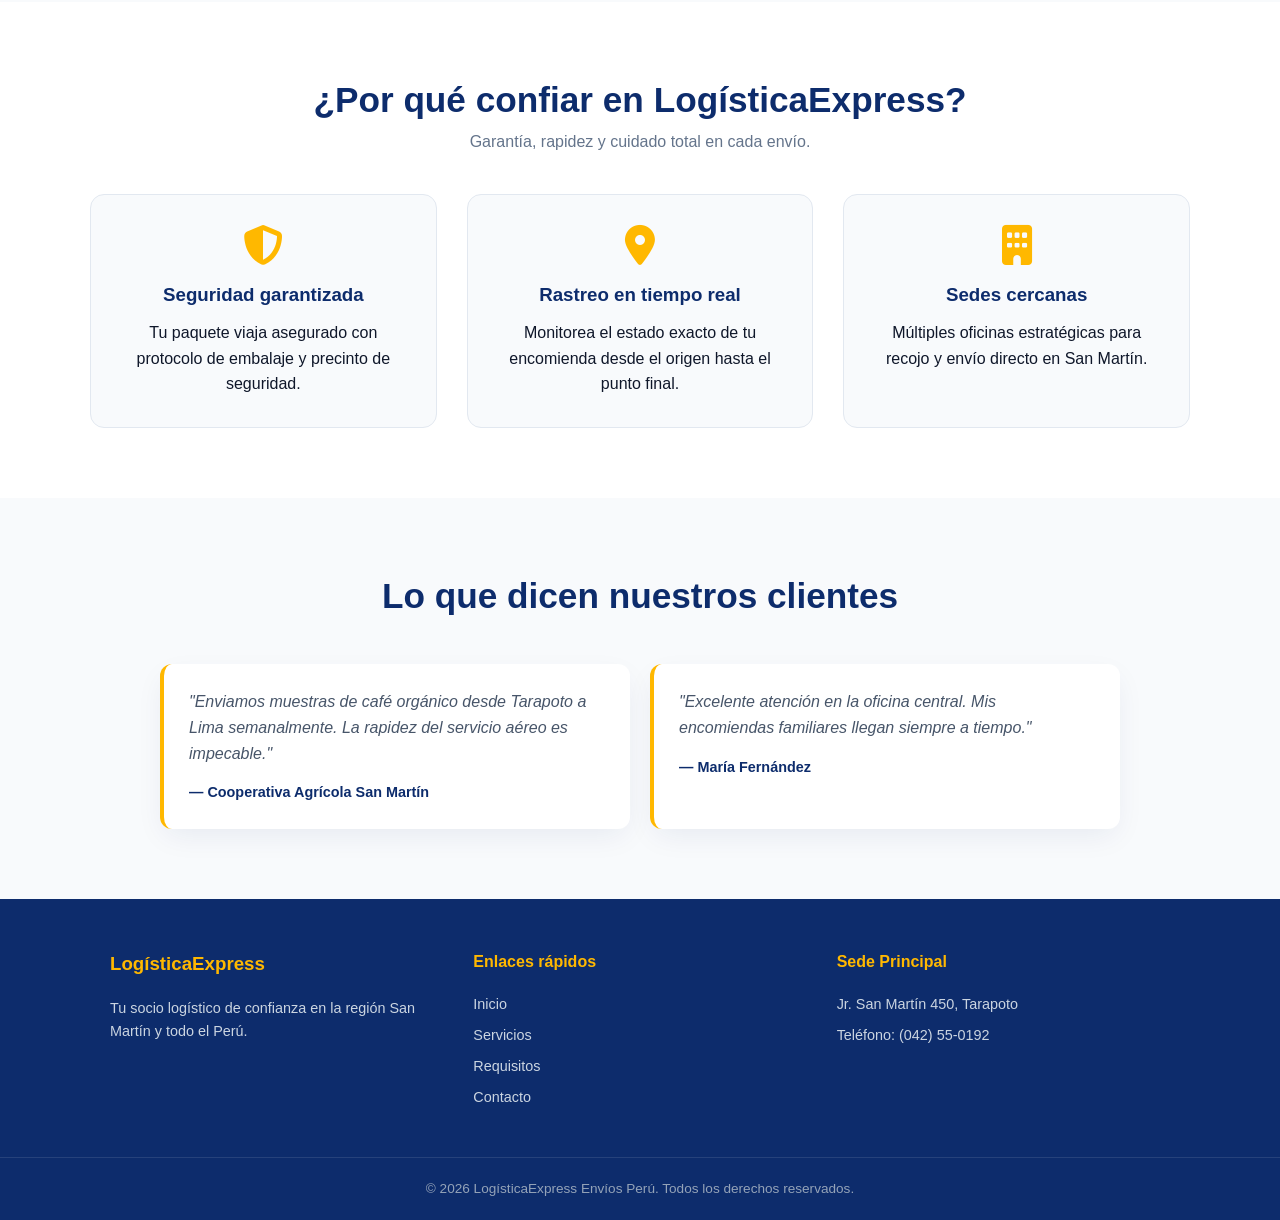
==== commit ada6f31a: "Update index.html" ====
--- a/index.html
+++ b/index.html
@@ -6,43 +6,61 @@
   <meta name="description" content="LogísticaExpress Perú - Envíos, encomiendas y mensajería en Tarapoto y la Amazonía.">
   <title>Inicio — LogísticaExpress Perú</title>
   <link rel="stylesheet" href="CSS/inicio.css">
+  <!-- FontAwesome para los íconos del CSS -->
+  <link rel="stylesheet" href="https://cdnjs.cloudflare.com/ajax/libs/font-awesome/6.4.0/css/all.min.css">
 </head>
 <body>
 
+  <!-- ENCABEZADO Y NAVEGACIÓN -->
   <header>
+    <a href="index.html" class="logo">
+      <i class="fa-solid fa-truck-fast"></i> Logística<span>Express</span>
+    </a>
     <nav>
-      <a href="index.html" class="logo">LogísticaExpress</a>
       <ul>
-        <li><a href="index.html" class="active">Inicio</a></li>
-        <li><a href="HTML/servicios.html">Servicios</a></li>
-        <li><a href="HTML/requisitos.html">Cómo funciona</a></li>
-        <li><a href="HTML/formulario.html">Cotizador</a></li>
-        <li><a href="HTML/contacto.html">Ubicación</a></li>
+        <li><a href="index.html" class="active"><i class="fa-solid fa-house"></i> Inicio</a></li>
+        <li><a href="HTML/servicios.html"><i class="fa-solid fa-boxes-packing"></i> Servicios</a></li>
+        <li class="dropdown">
+          <a href="HTML/requisitos.html"><i class="fa-solid fa-clipboard-list"></i> Cómo funciona <i class="fa-solid fa-chevron-down"></i></a>
+          <ul class="dropdown-menu">
+            <li><a href="HTML/requisitos.html#pasos">Pasos para enviar</a></li>
+            <li><a href="HTML/requisitos.html#requisitos">Requisitos por tipo</a></li>
+            <li><a href="HTML/requisitos.html#prohibidos">Artículos prohibidos</a></li>
+          </ul>
+        </li>
+        <li><a href="HTML/formulario.html"><i class="fa-solid fa-calculator"></i> Cotizador</a></li>
+        <li><a href="HTML/contacto.html"><i class="fa-solid fa-location-dot"></i> Ubicación</a></li>
       </ul>
     </nav>
   </header>
 
   <main>
-
-    <!-- ============ HERO ============ -->
+    <!-- HERO SECTION -->
     <section class="hero" id="top">
-      <div class="hero-texto">
-        <p class="kicker">Sede Tarapoto</p>
+      <div class="hero-overlay"></div>
+      <div class="hero-content">
+        <span class="badge"><i class="fa-solid fa-location-crosshairs"></i> Sede Tarapoto</span>
         <h1>Tu enlace logístico seguro en San Martín y todo el Perú</h1>
-        <p class="subtitulo">Transporte interprovincial de encomiendas, carga ligera y courier para café y cacao.</p>
-
+        <p>Transporte interprovincial de encomiendas, carga ligera y courier especializado para café y cacao.</p>
+
+        <!-- CAJA DE RASTREO DE GUÍA -->
         <div class="rastreo-box">
-          <h3>Rastrear paquete o encomienda</h3>
-          <form action="#" method="GET">
-            <input type="text" name="tracking" placeholder="Ej: TRP-2026-889" required>
-            <button type="submit" class="btn btn-solido">Rastrear</button>
+          <h3><i class="fa-solid fa-magnifying-glass"></i> Rastrear paquete o encomienda</h3>
+          <form class="rastreo-form" action="#" method="GET">
+            <div class="input-group">
+              <i class="fa-solid fa-barcode"></i>
+              <input type="text" name="tracking" placeholder="Ej: TRP-2026-889" required>
+            </div>
+            <button type="submit" class="btn-primary">
+              Rastrear <i class="fa-solid fa-arrow-right"></i>
+            </button>
           </form>
         </div>
       </div>
     </section>
 
-    <!-- ============ ESTADÍSTICAS ============ -->
-    <section class="stats">
+    <!-- ESTADÍSTICAS -->
+    <section class="stats-bar">
       <div class="stat-item">
         <h2>+15,000</h2>
         <p>Envíos entregados</p>
@@ -61,98 +79,128 @@
       </div>
     </section>
 
-    <!-- ============ SERVICIOS ============ -->
-    <section id="servicios">
-      <p class="kicker">Nuestras soluciones</p>
-      <h2>Servicios de transporte y encomiendas</h2>
-      <p>Conectando la Región San Martín con Lima y las principales ciudades del país.</p>
-
-      <div class="proyectos-grid">
-
-        <article class="proyecto-card">
-          <figure>
+    <!-- SECCIÓN DE SERVICIOS RESUMEN -->
+    <section class="resumen-inicio" id="servicios">
+      <div class="section-title">
+        <h2>Servicios de transporte y encomiendas</h2>
+        <p>Conectando la Región San Martín con Lima y las principales ciudades del país.</p>
+      </div>
+
+      <div class="resumen-grid">
+        <!-- TARJETA 1 -->
+        <article class="resumen-card">
+          <div class="card-img-wrapper">
             <img src="aereo.jpg" alt="Carga Aérea Express">
-            <figcaption>Entrega prioritaria en menos de 24 hrs</figcaption>
-          </figure>
-          <h3>Express Aéreo</h3>
-          <p>Conexiones diarias directas entre Tarapoto y Lima. Ideal para documentos urgentes y muestras comerciales.</p>
-          <a href="HTML/expresoaereo.html" class="btn btn-solido">Ver horarios →</a>
+            <span class="card-badge">Menos de 24 hrs</span>
+          </div>
+          <div class="resumen-card-body">
+            <div class="card-icon"><i class="fa-solid fa-plane"></i></div>
+            <h3>Express Aéreo</h3>
+            <p>Conexiones diarias directas entre Tarapoto y Lima. Ideal para documentos urgentes y muestras comerciales.</p>
+            <a href="HTML/expresoaereo.html" class="link-btn">Ver horarios <i class="fa-solid fa-arrow-right"></i></a>
+          </div>
         </article>
 
-        <article class="proyecto-card">
-          <figure>
+        <!-- TARJETA 2 -->
+        <article class="resumen-card">
+          <div class="card-img-wrapper">
             <img src="terrestre.jpg" alt="Encomienda Terrestre">
-            <figcaption>Transporte terrestre interprovincial</figcaption>
-          </figure>
-          <h3>Encomienda Terrestre</h3>
-          <p>Salidas diarias hacia Moyobamba, Yurimaguas, Chiclayo, Trujillo y Lima con tarifas accesibles.</p>
-          <a href="HTML/encomiendaterrestre.html" class="btn btn-solido">Ver rutas →</a>
+            <span class="card-badge">Salidas Diarias</span>
+          </div>
+          <div class="resumen-card-body">
+            <div class="card-icon"><i class="fa-solid fa-truck"></i></div>
+            <h3>Encomienda Terrestre</h3>
+            <p>Salidas diarias hacia Moyobamba, Yurimaguas, Chiclayo, Trujillo y Lima con tarifas accesibles.</p>
+            <a href="HTML/encomiendaterrestre.html" class="link-btn">Ver rutas <i class="fa-solid fa-arrow-right"></i></a>
+          </div>
         </article>
 
-        <article class="proyecto-card">
-          <figure>
+        <!-- TARJETA 3 -->
+        <article class="resumen-card">
+          <div class="card-img-wrapper">
             <img src="agropecuario.jpg" alt="Courier Agropecuario">
-            <figcaption>Empaque especial para café y cacao</figcaption>
-          </figure>
-          <h3>Courier Agropecuario</h3>
-          <p>Empaque técnico y logística adaptada para emprendedores de café, cacao y productos autóctonos.</p>
-          <a href="HTML/courieragropecuario.html" class="btn btn-solido">Ver guía →</a>
+            <span class="card-badge">Especializado</span>
+          </div>
+          <div class="resumen-card-body">
+            <div class="card-icon"><i class="fa-solid fa-seedling"></i></div>
+            <h3>Courier Agropecuario</h3>
+            <p>Empaque técnico y logística adaptada para emprendedores de café, cacao y productos autóctonos.</p>
+            <a href="HTML/courieragropecuario.html" class="link-btn">Ver guía <i class="fa-solid fa-arrow-right"></i></a>
+          </div>
         </article>
-
-      </div>
-    </section>
-
-    <!-- ============ POR QUÉ ELEGIRNOS ============ -->
-    <section id="beneficios">
-      <p class="kicker">Garantía y confianza</p>
-      <h2>¿Por qué confiar en LogísticaExpress?</h2>
-
-      <div class="stack-grid">
-        <div class="stack-grupo">
-          <h6>Seguridad garantizada</h6>
+      </div>
+    </section>
+
+    <!-- VENTAJAS / POR QUÉ ELEGIRNOS -->
+    <section class="features-section" id="beneficios">
+      <div class="section-title">
+        <h2>¿Por qué confiar en LogísticaExpress?</h2>
+        <p>Garantía, rapidez y cuidado total en cada envío.</p>
+      </div>
+
+      <div class="features-grid">
+        <div class="feature-box">
+          <i class="fa-solid fa-shield-halved"></i>
+          <h3>Seguridad garantizada</h3>
           <p>Tu paquete viaja asegurado con protocolo de embalaje y precinto de seguridad.</p>
         </div>
-        <div class="stack-grupo">
-          <h6>Rastreo en tiempo real</h6>
+        <div class="feature-box">
+          <i class="fa-solid fa-location-dot"></i>
+          <h3>Rastreo en tiempo real</h3>
           <p>Monitorea el estado exacto de tu encomienda desde el origen hasta el punto final.</p>
         </div>
-        <div class="stack-grupo">
-          <h6>Sedes cercanas</h6>
+        <div class="feature-box">
+          <i class="fa-solid fa-building"></i>
+          <h3>Sedes cercanas</h3>
           <p>Múltiples oficinas estratégicas para recojo y envío directo en San Martín.</p>
         </div>
       </div>
     </section>
 
-    <!-- ============ TESTIMONIOS ============ -->
-    <section id="testimonios">
-      <p class="kicker">Testimonios</p>
-      <h2>Lo que dicen nuestros clientes</h2>
-
-      <div class="contacto-rapido">
-        <blockquote>
+    <!-- TESTIMONIOS -->
+    <section class="testimonials-section" id="testimonios">
+      <div class="section-title">
+        <h2>Lo que dicen nuestros clientes</h2>
+      </div>
+
+      <div class="testimonials-grid">
+        <div class="testimonial-card">
           <p>"Enviamos muestras de café orgánico desde Tarapoto a Lima semanalmente. La rapidez del servicio aéreo es impecable."</p>
-          <cite>— Cooperativa Agrícola San Martín</cite>
-        </blockquote>
-        <hr>
-        <blockquote>
+          <h4>— Cooperativa Agrícola San Martín</h4>
+        </div>
+        <div class="testimonial-card">
           <p>"Excelente atención en la oficina central. Mis encomiendas familiares llegan siempre a tiempo."</p>
-          <cite>— María Fernández</cite>
-        </blockquote>
-      </div>
-    </section>
-
+          <h4>— María Fernández</h4>
+        </div>
+      </div>
+    </section>
   </main>
 
-  <!-- ============ PIE DE PÁGINA ============ -->
+  <!-- PIE DE PÁGINA -->
   <footer>
-    <p>LogísticaExpress Perú — Sede Tarapoto</p>
-    <nav>
-      <a href="index.html">Inicio</a>
-      <a href="HTML/servicios.html">Servicios</a>
-      <a href="HTML/requisitos.html">Requisitos</a>
-      <a href="HTML/contacto.html">Contacto</a>
-    </nav>
-    <p>&copy; 2026 LogísticaExpress Envíos Perú. Jr. San Martín 450, Tarapoto.</p>
+    <div class="footer-container">
+      <div class="footer-col">
+        <h3>LogísticaExpress</h3>
+        <p>Tu socio logístico de confianza en la región San Martín y todo el Perú.</p>
+      </div>
+      <div class="footer-col">
+        <h4>Enlaces rápidos</h4>
+        <ul>
+          <li><a href="index.html">Inicio</a></li>
+          <li><a href="HTML/servicios.html">Servicios</a></li>
+          <li><a href="HTML/requisitos.html">Requisitos</a></li>
+          <li><a href="HTML/contacto.html">Contacto</a></li>
+        </ul>
+      </div>
+      <div class="footer-col">
+        <h4>Sede Principal</h4>
+        <p>Jr. San Martín 450, Tarapoto</p>
+        <p>Teléfono: (042) 55-0192</p>
+      </div>
+    </div>
+    <div class="footer-bottom">
+      <p>&copy; 2026 LogísticaExpress Envíos Perú. Todos los derechos reservados.</p>
+    </div>
   </footer>
 
 </body>
--- a/CSS/inicio.css
+++ b/CSS/inicio.css
@@ -1,5 +1,4 @@
-@import url('https://fonts.googleapis.com/css2?family=Plus+Jakarta+Sans:wght@400;500;600;700;800&family=Poppins:wght@600;700;800&display=swap');
-
+/* ==================== VARIABLES GLOBAL Y RESET ==================== */
 :root {
   --amarillo-express: #ffb800;
   --amarillo-hover: #e0a200;
@@ -15,18 +14,28 @@
   --sombra-hover: 0 20px 40px -10px rgba(13, 44, 108, 0.18);
 }
 
-* { box-sizing: border-box; margin: 0; padding: 0; }
+* {
+  box-sizing: border-box;
+  margin: 0;
+  padding: 0;
+}
+
+html {
+  scroll-behavior: smooth;
+}
 
 body {
-  font-family: 'Plus Jakarta Sans', sans-serif;
+  font-family: 'Plus Jakarta Sans', 'Segoe UI', Arial, sans-serif;
   color: var(--texto-oscuro);
   background-color: var(--gris-fondo);
   line-height: 1.6;
 }
 
-h1, h2, h3, h4 { font-family: 'Poppins', sans-serif; }
-
-/* ENCABEZADO Y NAVEGACIÓN */
+h1, h2, h3, h4 {
+  font-family: 'Poppins', 'Segoe UI', Arial, sans-serif;
+}
+
+/* ==================== ENCABEZADO Y NAVEGACIÓN ==================== */
 header {
   display: flex;
   justify-content: space-between;
@@ -37,7 +46,7 @@
   position: sticky;
   top: 0;
   z-index: 1000;
-  box-shadow: 0 4px 20px rgba(0,0,0,0.15);
+  box-shadow: 0 4px 20px rgba(0, 0, 0, 0.15);
 }
 
 .logo {
@@ -49,8 +58,11 @@
   align-items: center;
   gap: 8px;
 }
-.logo i { color: var(--amarillo-express); }
-.logo span { color: var(--amarillo-express); }
+
+.logo i,
+.logo span {
+  color: var(--amarillo-express);
+}
 
 header nav ul {
   list-style: none;
@@ -72,13 +84,17 @@
   gap: 6px;
 }
 
-header nav a:hover, header nav a.active {
+header nav a:hover,
+header nav a.active {
   background-color: rgba(255, 255, 255, 0.12);
   color: var(--amarillo-express);
 }
 
-/* MENÚ DESPLEGABLE (DROPDOWN) */
-.dropdown { position: relative; }
+/* Menú Desplegable (Dropdown) */
+.dropdown {
+  position: relative;
+}
+
 .dropdown-menu {
   display: none;
   position: absolute;
@@ -86,7 +102,7 @@
   left: 0;
   background-color: var(--azul-express);
   min-width: 240px;
-  box-shadow: 0 15px 30px rgba(0,0,0,0.2);
+  box-shadow: 0 15px 30px rgba(0, 0, 0, 0.2);
   border-radius: 0 0 12px 12px;
   overflow: hidden;
   border-top: 3px solid var(--amarillo-express);
@@ -94,13 +110,26 @@
   padding: 6px 0;
   animation: fadeIn 0.2s ease-in-out;
 }
+
 @keyframes fadeIn {
-  from { opacity: 0; transform: translateY(10px); }
-  to { opacity: 1; transform: translateY(0); }
-}
-
-.dropdown:hover .dropdown-menu { display: block; }
-.dropdown-menu li { width: 100%; }
+  from {
+    opacity: 0;
+    transform: translateY(10px);
+  }
+  to {
+    opacity: 1;
+    transform: translateY(0);
+  }
+}
+
+.dropdown:hover .dropdown-menu {
+  display: block;
+}
+
+.dropdown-menu li {
+  width: 100%;
+}
+
 .dropdown-menu a {
   display: flex;
   align-items: center;
@@ -110,12 +139,13 @@
   color: var(--blanco);
   width: 100%;
 }
+
 .dropdown-menu a:hover {
   background-color: var(--azul-hover);
   color: var(--amarillo-express);
 }
 
-/* HERO SECTION */
+/* ==================== HERO SECTION ==================== */
 .hero {
   position: relative;
   background: url('https://images.unsplash.com/photo-1586528116311-ad8dd3c8310d?auto=format&fit=crop&w=1600&q=80') center/cover no-repeat;
@@ -126,7 +156,10 @@
 
 .hero-overlay {
   position: absolute;
-  top: 0; left: 0; width: 100%; height: 100%;
+  top: 0;
+  left: 0;
+  width: 100%;
+  height: 100%;
   background: linear-gradient(135deg, rgba(13, 44, 108, 0.92), rgba(7, 28, 72, 0.85));
 }
 
@@ -168,7 +201,7 @@
   padding: 30px;
   border-radius: 16px;
   border: 1px solid rgba(255, 255, 255, 0.3);
-  box-shadow: 0 20px 40px rgba(0,0,0,0.2);
+  box-shadow: 0 20px 40px rgba(0, 0, 0, 0.2);
 }
 
 .rastreo-box h3 {
@@ -224,12 +257,13 @@
   align-items: center;
   gap: 8px;
 }
+
 .btn-primary:hover {
   background-color: var(--amarillo-hover);
   transform: translateY(-2px);
 }
 
-/* ESTADÍSTICAS */
+/* ==================== ESTADÍSTICAS ==================== */
 .stats-bar {
   display: flex;
   justify-content: space-around;
@@ -245,15 +279,42 @@
   box-shadow: var(--sombra);
 }
 
-.stat-item { text-align: center; }
-.stat-item h2 { font-size: 2rem; color: var(--azul-express); font-weight: 800; }
-.stat-item p { color: var(--texto-mutado); font-size: 0.9rem; font-weight: 600; }
-
-/* SECCIÓN TARJETAS RESUMEN */
-.resumen-inicio { padding: 40px 20px; max-width: 1200px; margin: 0 auto; }
-.section-title { text-align: center; margin-bottom: 40px; }
-.section-title h2 { font-size: 2.2rem; color: var(--azul-express); }
-.section-title p { color: var(--texto-mutado); }
+.stat-item {
+  text-align: center;
+}
+
+.stat-item h2 {
+  font-size: 2rem;
+  color: var(--azul-express);
+  font-weight: 800;
+}
+
+.stat-item p {
+  color: var(--texto-mutado);
+  font-size: 0.9rem;
+  font-weight: 600;
+}
+
+/* ==================== SECCIÓN TARJETAS RESUMEN ==================== */
+.resumen-inicio {
+  padding: 40px 20px;
+  max-width: 1200px;
+  margin: 0 auto;
+}
+
+.section-title {
+  text-align: center;
+  margin-bottom: 40px;
+}
+
+.section-title h2 {
+  font-size: 2.2rem;
+  color: var(--azul-express);
+}
+
+.section-title p {
+  color: var(--texto-mutado);
+}
 
 .resumen-grid {
   display: grid;
@@ -277,76 +338,223 @@
   box-shadow: var(--sombra-hover);
 }
 
-.card-img-wrapper { position: relative; height: 200px; overflow: hidden; }
+.card-img-wrapper {
+  position: relative;
+  height: 200px;
+  overflow: hidden;
+}
+
 .card-img-wrapper img {
-  width: 100%; height: 100%; object-fit: cover;
+  width: 100%;
+  height: 100%;
+  object-fit: cover;
   transition: transform 0.5s ease;
 }
-.resumen-card:hover .card-img-wrapper img { transform: scale(1.08); }
+
+.resumen-card:hover .card-img-wrapper img {
+  transform: scale(1.08);
+}
 
 .card-badge {
-  position: absolute; top: 15px; right: 15px;
-  background-color: var(--azul-express); color: var(--blanco);
-  padding: 4px 12px; border-radius: 20px; font-size: 0.75rem; font-weight: 700;
-}
-
-.resumen-card-body { padding: 25px; flex: 1; display: flex; flex-direction: column; }
+  position: absolute;
+  top: 15px;
+  right: 15px;
+  background-color: var(--azul-express);
+  color: var(--blanco);
+  padding: 4px 12px;
+  border-radius: 20px;
+  font-size: 0.75rem;
+  font-weight: 700;
+}
+
+.resumen-card-body {
+  padding: 25px;
+  flex: 1;
+  display: flex;
+  flex-direction: column;
+}
+
 .card-icon {
-  width: 45px; height: 45px; background: var(--azul-claro); color: var(--azul-express);
-  display: flex; align-items: center; justify-content: center;
-  border-radius: 10px; font-size: 1.3rem; margin-bottom: 15px;
-}
-.resumen-card-body h3 { color: var(--azul-express); margin-bottom: 10px; font-size: 1.25rem; }
-.resumen-card-body p { color: var(--texto-mutado); font-size: 0.95rem; margin-bottom: 20px; flex: 1; }
+  width: 45px;
+  height: 45px;
+  background: var(--azul-claro);
+  color: var(--azul-express);
+  display: flex;
+  align-items: center;
+  justify-content: center;
+  border-radius: 10px;
+  font-size: 1.3rem;
+  margin-bottom: 15px;
+}
+
+.resumen-card-body h3 {
+  color: var(--azul-express);
+  margin-bottom: 10px;
+  font-size: 1.25rem;
+}
+
+.resumen-card-body p {
+  color: var(--texto-mutado);
+  font-size: 0.95rem;
+  margin-bottom: 20px;
+  flex: 1;
+}
 
 .link-btn {
-  color: var(--azul-express); font-weight: 700; text-decoration: none;
-  display: inline-flex; align-items: center; gap: 6px; font-size: 0.9rem;
-}
-.link-btn:hover { color: var(--amarillo-hover); }
-
-/* VENTAJAS / POR QUÉ ELEGIRNOS */
-.features-section { background-color: var(--blanco); padding: 70px 20px; margin-top: 60px; }
+  color: var(--azul-express);
+  font-weight: 700;
+  text-decoration: none;
+  display: inline-flex;
+  align-items: center;
+  gap: 6px;
+  font-size: 0.9rem;
+}
+
+.link-btn:hover {
+  color: var(--amarillo-hover);
+}
+
+/* ==================== VENTAJAS / POR QUÉ ELEGIRNOS ==================== */
+.features-section {
+  background-color: var(--blanco);
+  padding: 70px 20px;
+  margin-top: 60px;
+}
+
 .features-grid {
-  max-width: 1100px; margin: 0 auto;
-  display: grid; grid-template-columns: repeat(auto-fit, minmax(280px, 1fr)); gap: 30px;
-}
+  max-width: 1100px;
+  margin: 0 auto;
+  display: grid;
+  grid-template-columns: repeat(auto-fit, minmax(280px, 1fr));
+  gap: 30px;
+}
+
 .feature-box {
-  text-align: center; padding: 30px; border-radius: 14px;
-  background: var(--gris-fondo); border: 1px solid var(--borde);
-}
-.feature-box i { font-size: 2.5rem; color: var(--amarillo-express); margin-bottom: 15px; }
-.feature-box h3 { color: var(--azul-express); margin-bottom: 10px; }
-
-/* TESTIMONIOS */
-.testimonials-section { padding: 70px 20px; max-width: 1000px; margin: 0 auto; }
-.testimonials-grid { display: grid; grid-template-columns: repeat(auto-fit, minmax(300px, 1fr)); gap: 20px; }
+  text-align: center;
+  padding: 30px;
+  border-radius: 14px;
+  background: var(--gris-fondo);
+  border: 1px solid var(--borde);
+}
+
+.feature-box i {
+  font-size: 2.5rem;
+  color: var(--amarillo-express);
+  margin-bottom: 15px;
+}
+
+.feature-box h3 {
+  color: var(--azul-express);
+  margin-bottom: 10px;
+}
+
+/* ==================== TESTIMONIOS ==================== */
+.testimonials-section {
+  padding: 70px 20px;
+  max-width: 1000px;
+  margin: 0 auto;
+}
+
+.testimonials-grid {
+  display: grid;
+  grid-template-columns: repeat(auto-fit, minmax(300px, 1fr));
+  gap: 20px;
+}
+
 .testimonial-card {
-  background: var(--blanco); padding: 25px; border-radius: 12px;
-  border-left: 4px solid var(--amarillo-express); box-shadow: var(--sombra);
-}
-.testimonial-card p { font-style: italic; color: #475569; margin-bottom: 15px; }
-.testimonial-card h4 { color: var(--azul-express); font-size: 0.9rem; }
-
-/* FOOTER */
-footer { background-color: var(--azul-express); color: var(--blanco); padding-top: 50px; }
+  background: var(--blanco);
+  padding: 25px;
+  border-radius: 12px;
+  border-left: 4px solid var(--amarillo-express);
+  box-shadow: var(--sombra);
+}
+
+.testimonial-card p {
+  font-style: italic;
+  color: #475569;
+  margin-bottom: 15px;
+}
+
+.testimonial-card h4 {
+  color: var(--azul-express);
+  font-size: 0.9rem;
+}
+
+/* ==================== PIE DE PÁGINA ==================== */
+footer {
+  background-color: var(--azul-express);
+  color: var(--blanco);
+  padding-top: 50px;
+}
+
 .footer-container {
-  max-width: 1100px; margin: 0 auto; padding: 0 20px 40px;
-  display: grid; grid-template-columns: repeat(auto-fit, minmax(240px, 1fr)); gap: 30px;
-}
-.footer-col h3, .footer-col h4 { margin-bottom: 18px; color: var(--amarillo-express); }
-.footer-col p { color: #cbd5e1; font-size: 0.9rem; margin-bottom: 8px; }
-.footer-col ul { list-style: none; }
-.footer-col ul a { color: #cbd5e1; text-decoration: none; font-size: 0.9rem; display: block; margin-bottom: 8px; }
-.footer-col ul a:hover { color: var(--amarillo-express); }
+  max-width: 1100px;
+  margin: 0 auto;
+  padding: 0 20px 40px;
+  display: grid;
+  grid-template-columns: repeat(auto-fit, minmax(240px, 1fr));
+  gap: 30px;
+}
+
+.footer-col h3,
+.footer-col h4 {
+  margin-bottom: 18px;
+  color: var(--amarillo-express);
+}
+
+.footer-col p {
+  color: #cbd5e1;
+  font-size: 0.9rem;
+  margin-bottom: 8px;
+}
+
+.footer-col ul {
+  list-style: none;
+}
+
+.footer-col ul a {
+  color: #cbd5e1;
+  text-decoration: none;
+  font-size: 0.9rem;
+  display: block;
+  margin-bottom: 8px;
+}
+
+.footer-col ul a:hover {
+  color: var(--amarillo-express);
+}
+
 .footer-bottom {
-  border-top: 1px solid rgba(255,255,255,0.1);
-  text-align: center; padding: 20px; font-size: 0.85rem; color: #94a3b8;
-}
-
-/* RESPONSIVE */
+  border-top: 1px solid rgba(255, 255, 255, 0.1);
+  text-align: center;
+  padding: 20px;
+  font-size: 0.85rem;
+  color: #94a3b8;
+}
+
+/* ==================== RESPONSIVO ==================== */
 @media (max-width: 768px) {
-  header { flex-direction: column; height: auto; padding: 15px; gap: 15px; }
-  header nav ul { flex-wrap: wrap; justify-content: center; }
-  .hero h1 { font-size: 2rem; }
-}+  header {
+    flex-direction: column;
+    height: auto;
+    padding: 15px;
+    gap: 15px;
+  }
+
+  header nav ul {
+    flex-wrap: wrap;
+    justify-content: center;
+  }
+
+  .dropdown-menu {
+    position: static;
+    border-top: none;
+    box-shadow: none;
+    background-color: rgba(255, 255, 255, 0.05);
+    border-radius: 6px;
+  }
+
+  .hero h1 {
+    font-size: 2rem;
+  }
+}
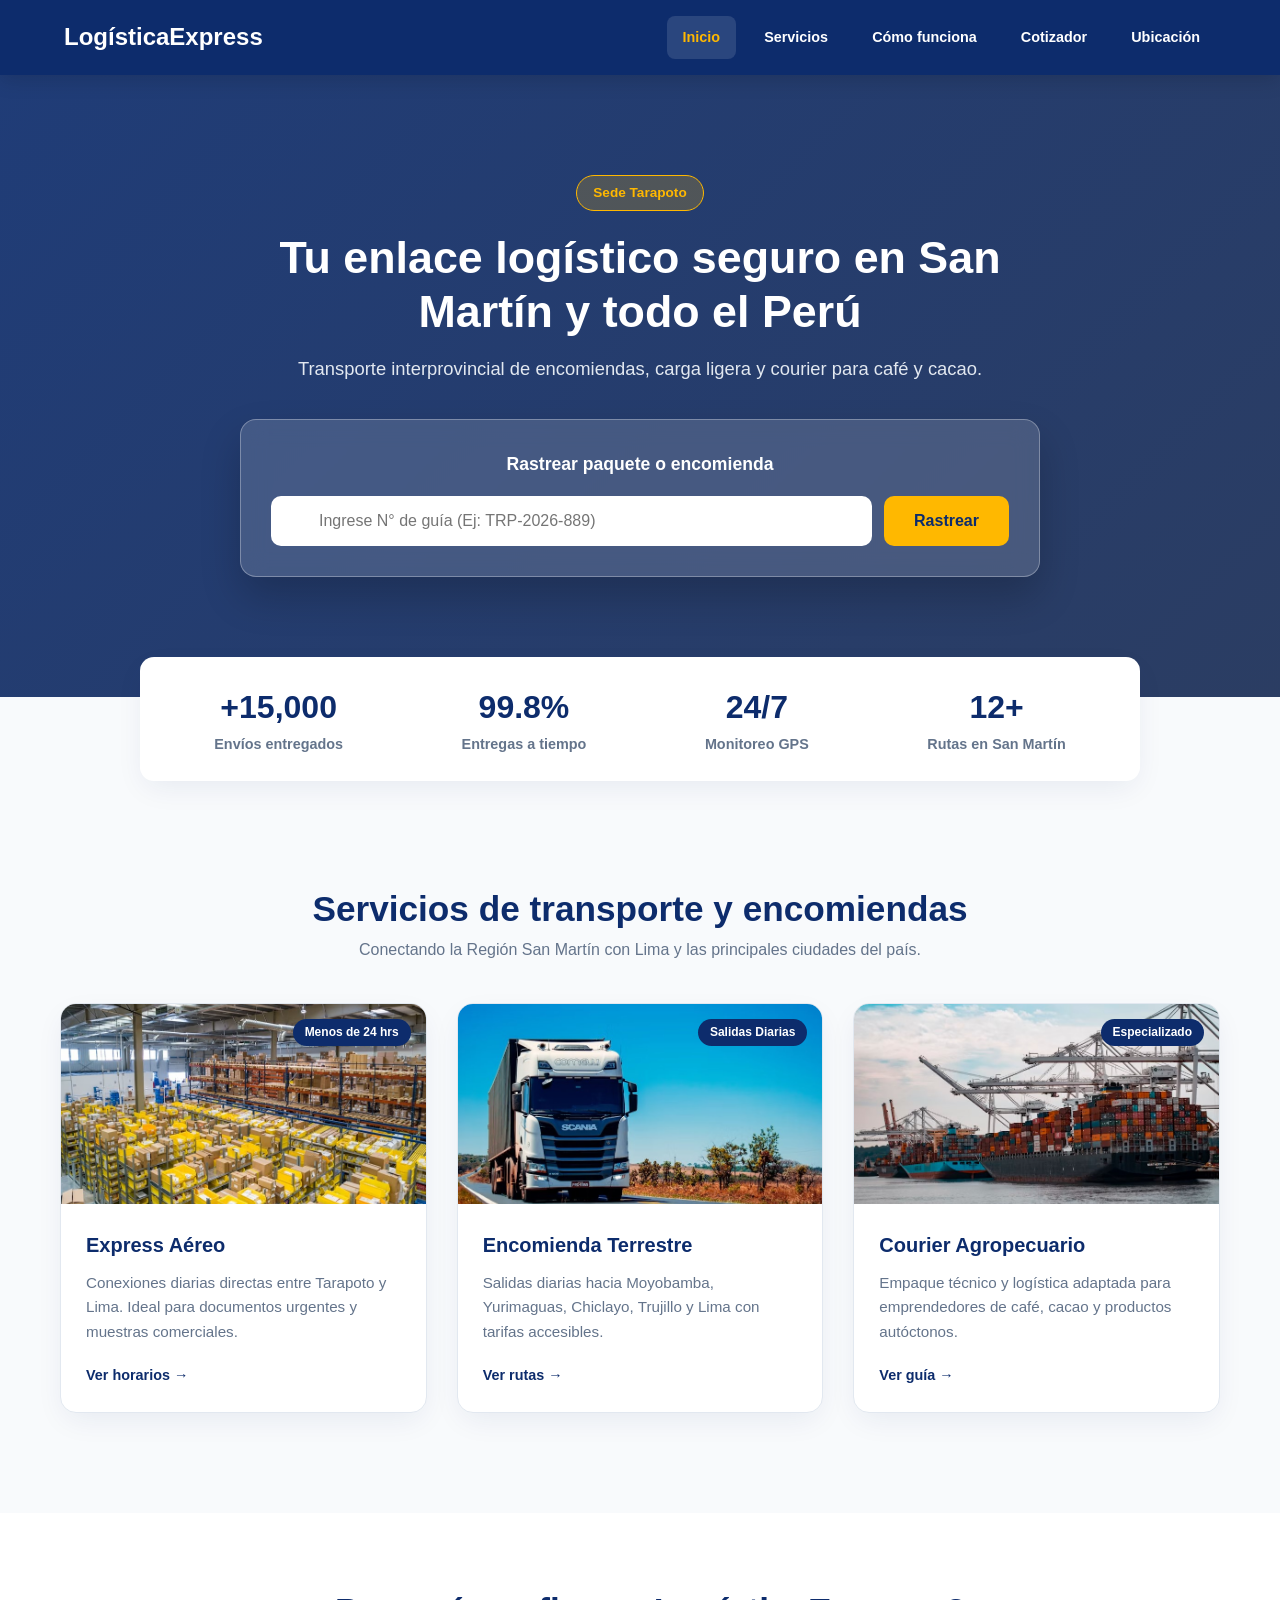
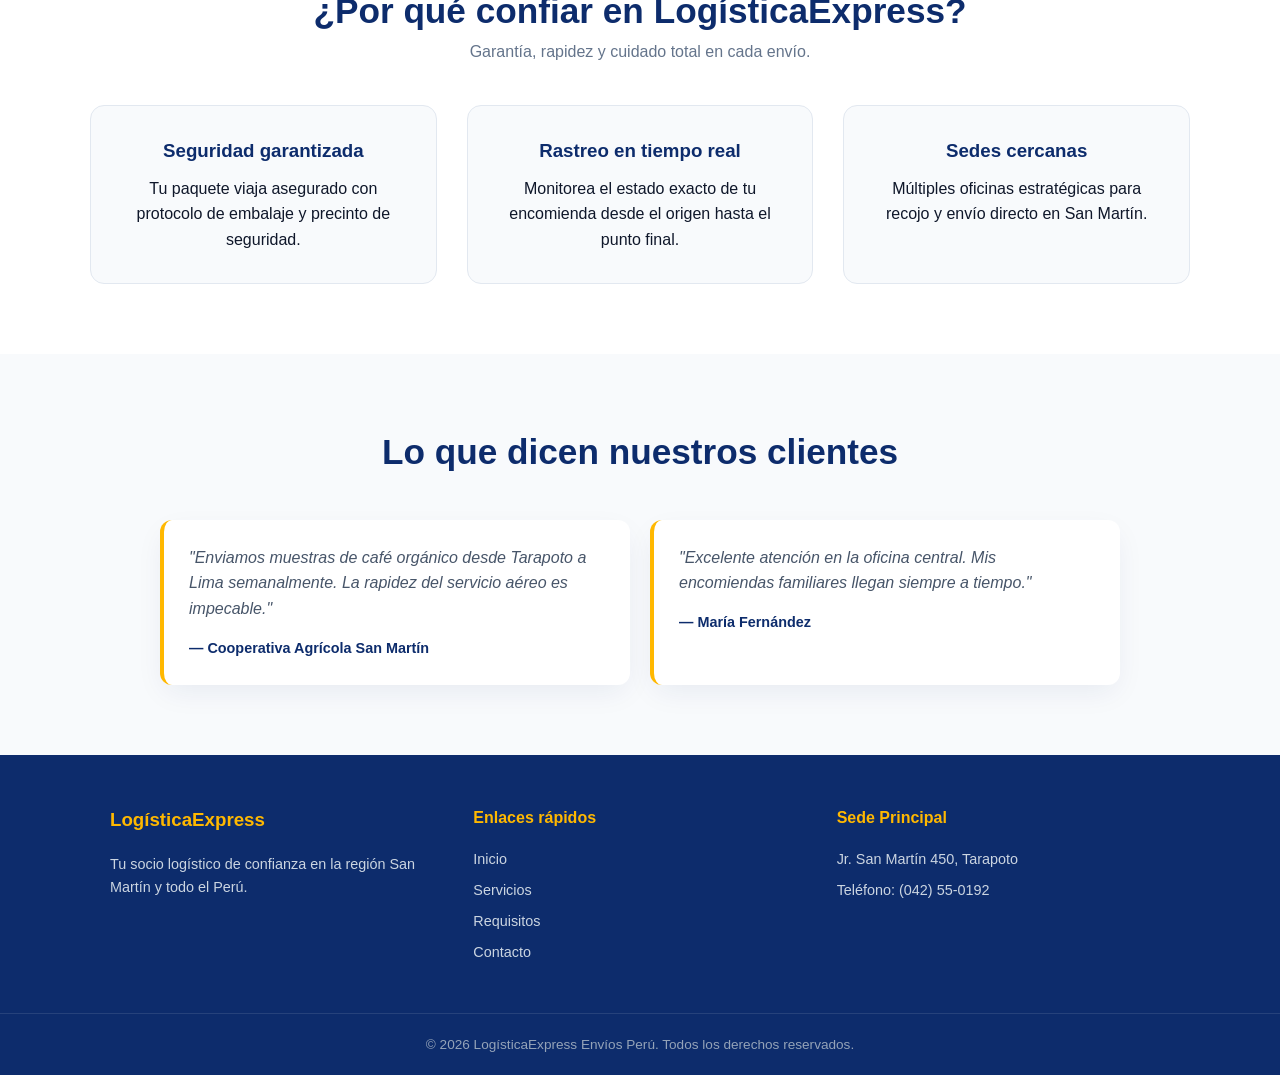
==== commit 6328a17c: "Update index.html" ====
--- a/index.html
+++ b/index.html
@@ -6,30 +6,26 @@
   <meta name="description" content="LogísticaExpress Perú - Envíos, encomiendas y mensajería en Tarapoto y la Amazonía.">
   <title>Inicio — LogísticaExpress Perú</title>
   <link rel="stylesheet" href="CSS/inicio.css">
-  <!-- FontAwesome para los íconos del CSS -->
-  <link rel="stylesheet" href="https://cdnjs.cloudflare.com/ajax/libs/font-awesome/6.4.0/css/all.min.css">
 </head>
 <body>
 
   <!-- ENCABEZADO Y NAVEGACIÓN -->
   <header>
-    <a href="index.html" class="logo">
-      <i class="fa-solid fa-truck-fast"></i> Logística<span>Express</span>
-    </a>
+    <a href="index.html" class="logo">LogísticaExpress</a>
     <nav>
       <ul>
-        <li><a href="index.html" class="active"><i class="fa-solid fa-house"></i> Inicio</a></li>
-        <li><a href="HTML/servicios.html"><i class="fa-solid fa-boxes-packing"></i> Servicios</a></li>
+        <li><a href="index.html" class="active">Inicio</a></li>
+        <li><a href="HTML/servicios.html">Servicios</a></li>
         <li class="dropdown">
-          <a href="HTML/requisitos.html"><i class="fa-solid fa-clipboard-list"></i> Cómo funciona <i class="fa-solid fa-chevron-down"></i></a>
+          <a href="HTML/requisitos.html">Cómo funciona</a>
           <ul class="dropdown-menu">
             <li><a href="HTML/requisitos.html#pasos">Pasos para enviar</a></li>
             <li><a href="HTML/requisitos.html#requisitos">Requisitos por tipo</a></li>
             <li><a href="HTML/requisitos.html#prohibidos">Artículos prohibidos</a></li>
           </ul>
         </li>
-        <li><a href="HTML/formulario.html"><i class="fa-solid fa-calculator"></i> Cotizador</a></li>
-        <li><a href="HTML/contacto.html"><i class="fa-solid fa-location-dot"></i> Ubicación</a></li>
+        <li><a href="HTML/formulario.html">Cotizador</a></li>
+        <li><a href="HTML/contacto.html">Ubicación</a></li>
       </ul>
     </nav>
   </header>
@@ -39,21 +35,18 @@
     <section class="hero" id="top">
       <div class="hero-overlay"></div>
       <div class="hero-content">
-        <span class="badge"><i class="fa-solid fa-location-crosshairs"></i> Sede Tarapoto</span>
+        <span class="badge">Sede Tarapoto</span>
         <h1>Tu enlace logístico seguro en San Martín y todo el Perú</h1>
-        <p>Transporte interprovincial de encomiendas, carga ligera y courier especializado para café y cacao.</p>
+        <p>Transporte interprovincial de encomiendas, carga ligera y courier para café y cacao.</p>
 
-        <!-- CAJA DE RASTREO DE GUÍA -->
+        <!-- FORMULARIO DE RASTREO -->
         <div class="rastreo-box">
-          <h3><i class="fa-solid fa-magnifying-glass"></i> Rastrear paquete o encomienda</h3>
+          <h3>Rastrear paquete o encomienda</h3>
           <form class="rastreo-form" action="#" method="GET">
             <div class="input-group">
-              <i class="fa-solid fa-barcode"></i>
-              <input type="text" name="tracking" placeholder="Ej: TRP-2026-889" required>
+              <input type="text" name="tracking" placeholder="Ingrese N° de guía (Ej: TRP-2026-889)" required>
             </div>
-            <button type="submit" class="btn-primary">
-              Rastrear <i class="fa-solid fa-arrow-right"></i>
-            </button>
+            <button type="submit" class="btn-primary">Rastrear</button>
           </form>
         </div>
       </div>
@@ -79,7 +72,7 @@
       </div>
     </section>
 
-    <!-- SECCIÓN DE SERVICIOS RESUMEN -->
+    <!-- CATÁLOGO DE SERVICIOS -->
     <section class="resumen-inicio" id="servicios">
       <div class="section-title">
         <h2>Servicios de transporte y encomiendas</h2>
@@ -87,45 +80,39 @@
       </div>
 
       <div class="resumen-grid">
-        <!-- TARJETA 1 -->
         <article class="resumen-card">
           <div class="card-img-wrapper">
             <img src="aereo.jpg" alt="Carga Aérea Express">
             <span class="card-badge">Menos de 24 hrs</span>
           </div>
           <div class="resumen-card-body">
-            <div class="card-icon"><i class="fa-solid fa-plane"></i></div>
             <h3>Express Aéreo</h3>
             <p>Conexiones diarias directas entre Tarapoto y Lima. Ideal para documentos urgentes y muestras comerciales.</p>
-            <a href="HTML/expresoaereo.html" class="link-btn">Ver horarios <i class="fa-solid fa-arrow-right"></i></a>
+            <a href="HTML/expresoaereo.html" class="link-btn">Ver horarios →</a>
           </div>
         </article>
 
-        <!-- TARJETA 2 -->
         <article class="resumen-card">
           <div class="card-img-wrapper">
             <img src="terrestre.jpg" alt="Encomienda Terrestre">
             <span class="card-badge">Salidas Diarias</span>
           </div>
           <div class="resumen-card-body">
-            <div class="card-icon"><i class="fa-solid fa-truck"></i></div>
             <h3>Encomienda Terrestre</h3>
             <p>Salidas diarias hacia Moyobamba, Yurimaguas, Chiclayo, Trujillo y Lima con tarifas accesibles.</p>
-            <a href="HTML/encomiendaterrestre.html" class="link-btn">Ver rutas <i class="fa-solid fa-arrow-right"></i></a>
+            <a href="HTML/encomiendaterrestre.html" class="link-btn">Ver rutas →</a>
           </div>
         </article>
 
-        <!-- TARJETA 3 -->
         <article class="resumen-card">
           <div class="card-img-wrapper">
             <img src="agropecuario.jpg" alt="Courier Agropecuario">
             <span class="card-badge">Especializado</span>
           </div>
           <div class="resumen-card-body">
-            <div class="card-icon"><i class="fa-solid fa-seedling"></i></div>
             <h3>Courier Agropecuario</h3>
             <p>Empaque técnico y logística adaptada para emprendedores de café, cacao y productos autóctonos.</p>
-            <a href="HTML/courieragropecuario.html" class="link-btn">Ver guía <i class="fa-solid fa-arrow-right"></i></a>
+            <a href="HTML/courieragropecuario.html" class="link-btn">Ver guía →</a>
           </div>
         </article>
       </div>
@@ -140,17 +127,14 @@
 
       <div class="features-grid">
         <div class="feature-box">
-          <i class="fa-solid fa-shield-halved"></i>
           <h3>Seguridad garantizada</h3>
           <p>Tu paquete viaja asegurado con protocolo de embalaje y precinto de seguridad.</p>
         </div>
         <div class="feature-box">
-          <i class="fa-solid fa-location-dot"></i>
           <h3>Rastreo en tiempo real</h3>
           <p>Monitorea el estado exacto de tu encomienda desde el origen hasta el punto final.</p>
         </div>
         <div class="feature-box">
-          <i class="fa-solid fa-building"></i>
           <h3>Sedes cercanas</h3>
           <p>Múltiples oficinas estratégicas para recojo y envío directo en San Martín.</p>
         </div>
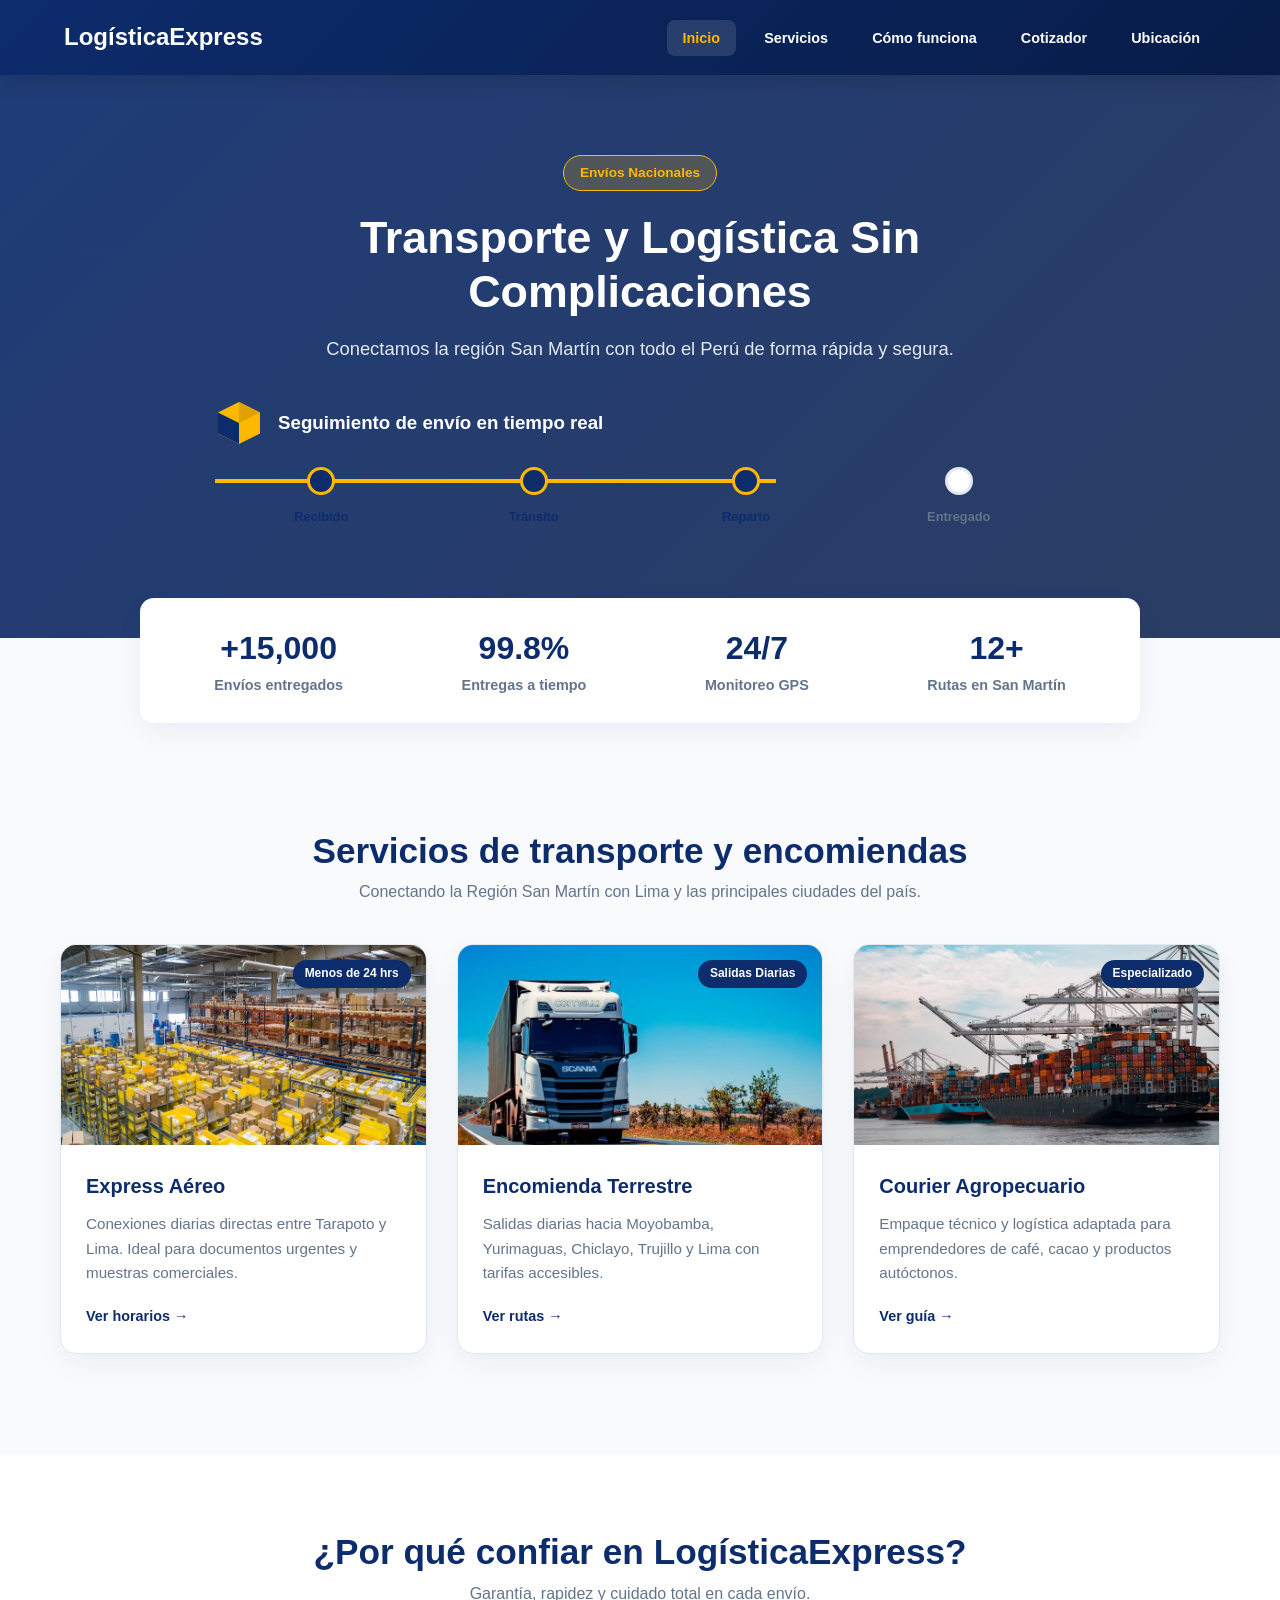
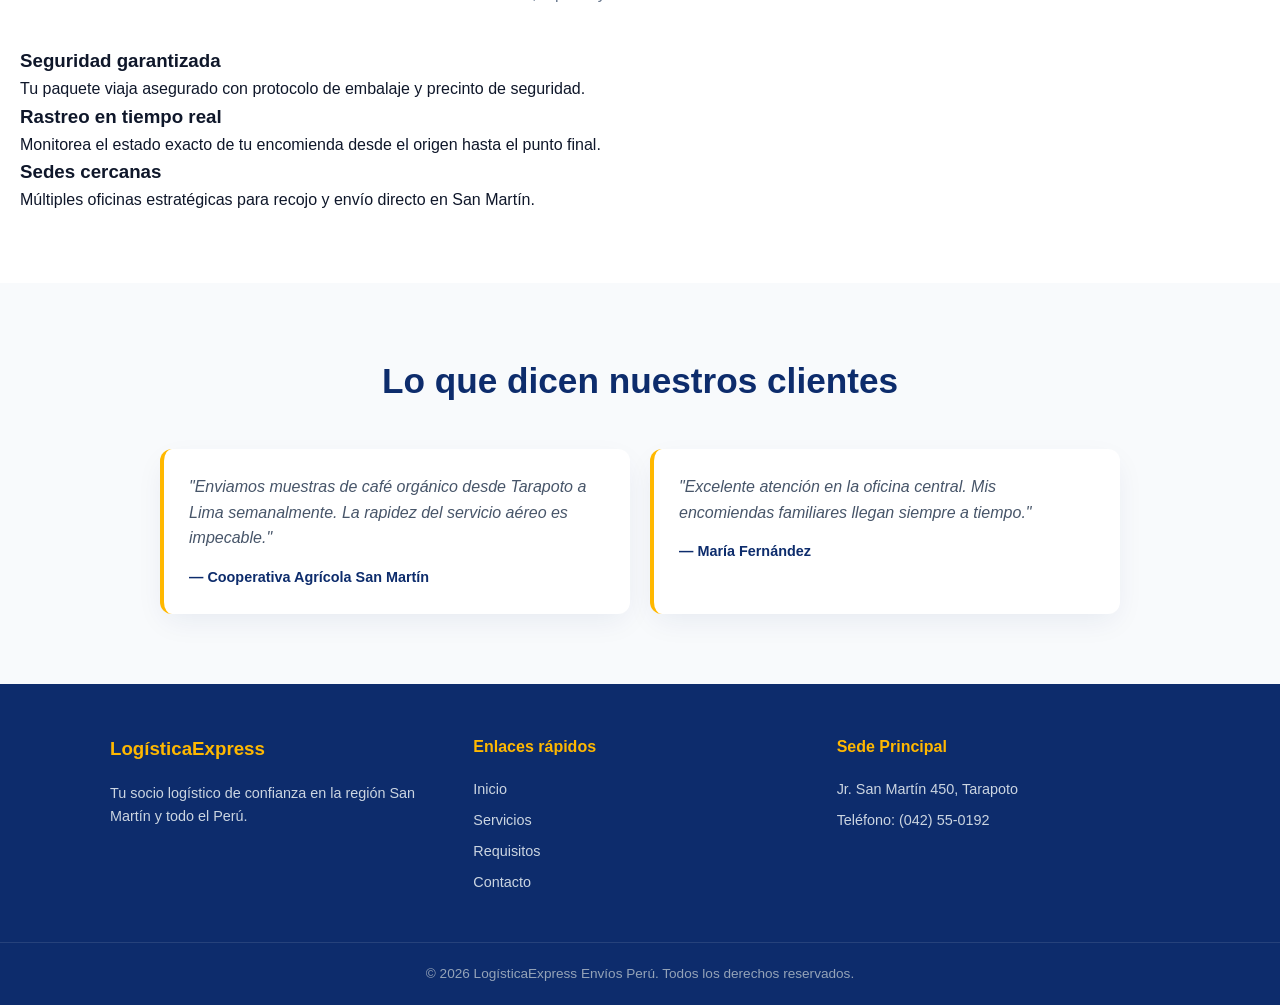
==== commit 1a5a1bfa: "Update index.html" ====
--- a/index.html
+++ b/index.html
@@ -32,25 +32,50 @@
 
   <main>
     <!-- HERO SECTION -->
-    <section class="hero" id="top">
-      <div class="hero-overlay"></div>
-      <div class="hero-content">
-        <span class="badge">Sede Tarapoto</span>
-        <h1>Tu enlace logístico seguro en San Martín y todo el Perú</h1>
-        <p>Transporte interprovincial de encomiendas, carga ligera y courier para café y cacao.</p>
-
-        <!-- FORMULARIO DE RASTREO -->
-        <div class="rastreo-box">
-          <h3>Rastrear paquete o encomienda</h3>
-          <form class="rastreo-form" action="#" method="GET">
-            <div class="input-group">
-              <input type="text" name="tracking" placeholder="Ingrese N° de guía (Ej: TRP-2026-889)" required>
-            </div>
-            <button type="submit" class="btn-primary">Rastrear</button>
-          </form>
-        </div>
-      </div>
-    </section>
+    <section class="hero">
+  <div class="hero-overlay"></div>
+  <div class="hero-content">
+    <span class="badge">Envíos Nacionales</span>
+    <h1>Transporte y Logística Sin Complicaciones</h1>
+    <p>Conectamos la región San Martín con todo el Perú de forma rápida y segura.</p>
+
+    <!-- ==================== AQUÍ AGREGAS EL MÓDULO ==================== -->
+    <div class="tracking-container">
+      <div class="rastreo-header">
+        <!-- EFECTO 3: Ícono SVG de paquete animado -->
+        <svg class="svg-paquete-animado" viewBox="0 0 64 64" width="64" height="64">
+          <path fill="#ffb800" d="M32 4L4 18v28l28 14 28-14V18L32 4z"/>
+          <path fill="#e0a200" d="M32 4v28l28-14L32 4z"/>
+          <path fill="#0d2c6c" d="M4 18l28 14v28L4 46V18z"/>
+        </svg>
+        <h3>Seguimiento de envío en tiempo real</h3>
+      </div>
+
+      <!-- RF-30.2: Línea de tiempo -->
+      <div class="timeline">
+        <div class="timeline-bar"></div>
+        <div class="timeline-step active">
+          <div class="step-dot"></div>
+          <span class="step-label">Recibido</span>
+        </div>
+        <div class="timeline-step active">
+          <div class="step-dot"></div>
+          <span class="step-label">Tránsito</span>
+        </div>
+        <div class="timeline-step active">
+          <div class="step-dot"></div>
+          <span class="step-label">Reparto</span>
+        </div>
+        <div class="timeline-step">
+          <div class="step-dot"></div>
+          <span class="step-label">Entregado</span>
+        </div>
+      </div>
+    </div>
+    <!-- ================================================================ -->
+
+  </div>
+</section>
 
     <!-- ESTADÍSTICAS -->
     <section class="stats-bar">
--- a/CSS/inicio.css
+++ b/CSS/inicio.css
@@ -40,7 +40,8 @@
   display: flex;
   justify-content: space-between;
   align-items: center;
-  background-color: var(--azul-express);
+  /* EFECTO 1: Degradado en el encabezado */
+  background: linear-gradient(135deg, var(--azul-express) 0%, var(--azul-hover) 100%);
   padding: 0 5%;
   height: 75px;
   position: sticky;
@@ -54,14 +55,6 @@
   font-weight: 800;
   color: var(--blanco);
   text-decoration: none;
-  display: flex;
-  align-items: center;
-  gap: 8px;
-}
-
-.logo i,
-.logo span {
-  color: var(--amarillo-express);
 }
 
 header nav ul {
@@ -71,6 +64,7 @@
   gap: 12px;
 }
 
+/* TRANSICIÓN 3: Color en el menú */
 header nav a {
   color: var(--blanco);
   text-decoration: none;
@@ -78,10 +72,7 @@
   font-size: 0.9rem;
   padding: 10px 16px;
   border-radius: 8px;
-  transition: all 0.3s ease;
-  display: inline-flex;
-  align-items: center;
-  gap: 6px;
+  transition: color 0.3s ease, background-color 0.3s ease;
 }
 
 header nav a:hover,
@@ -108,36 +99,18 @@
   border-top: 3px solid var(--amarillo-express);
   list-style: none;
   padding: 6px 0;
-  animation: fadeIn 0.2s ease-in-out;
-}
-
-@keyframes fadeIn {
-  from {
-    opacity: 0;
-    transform: translateY(10px);
-  }
-  to {
-    opacity: 1;
-    transform: translateY(0);
-  }
 }
 
 .dropdown:hover .dropdown-menu {
   display: block;
 }
 
-.dropdown-menu li {
-  width: 100%;
-}
-
 .dropdown-menu a {
-  display: flex;
-  align-items: center;
+  display: block;
   padding: 12px 20px;
   border-radius: 0;
   font-size: 0.88rem;
   color: var(--blanco);
-  width: 100%;
 }
 
 .dropdown-menu a:hover {
@@ -151,7 +124,7 @@
   background: url('https://images.unsplash.com/photo-1586528116311-ad8dd3c8310d?auto=format&fit=crop&w=1600&q=80') center/cover no-repeat;
   color: var(--blanco);
   text-align: center;
-  padding: 100px 20px 120px;
+  padding: 80px 20px 100px;
 }
 
 .hero-overlay {
@@ -166,7 +139,7 @@
 .hero-content {
   position: relative;
   z-index: 2;
-  max-width: 800px;
+  max-width: 850px;
   margin: 0 auto;
 }
 
@@ -194,73 +167,169 @@
   margin-bottom: 35px;
 }
 
-/* CAJA DE RASTREO DE GUÍA */
+/* ==================== SEGUIMIENTO Y RASTREO (RF-30.2) ==================== */
 .rastreo-box {
-  background: rgba(255, 255, 255, 0.15);
-  backdrop-filter: blur(12px);
+  background: rgba(255, 255, 255, 0.95);
+  color: var(--texto-oscuro);
   padding: 30px;
   border-radius: 16px;
-  border: 1px solid rgba(255, 255, 255, 0.3);
-  box-shadow: 0 20px 40px rgba(0, 0, 0, 0.2);
+  /* EFECTO 2: Sombra en la línea de tiempo y contenedor */
+  box-shadow: 0 15px 35px rgba(13, 44, 108, 0.2);
+  text-align: left;
+}
+
+.rastreo-header {
+  display: flex;
+  align-items: center;
+  gap: 15px;
+  margin-bottom: 20px;
 }
 
 .rastreo-box h3 {
-  font-size: 1.1rem;
-  margin-bottom: 18px;
-  display: flex;
-  align-items: center;
-  justify-content: center;
-  gap: 8px;
+  font-size: 1.2rem;
+  color: var(--azul-express);
+}
+
+/* EFECTO 3: Ícono SVG animado */
+.svg-paquete-animado {
+  width: 48px;
+  height: 48px;
+  flex-shrink: 0;
+  animation: flotarPaquete 3s ease-in-out infinite;
+}
+
+@keyframes flotarPaquete {
+  0%, 100% { transform: translateY(0); }
+  50% { transform: translateY(-6px); }
 }
 
 .rastreo-form {
   display: flex;
   gap: 12px;
   flex-wrap: wrap;
+  margin-bottom: 25px;
 }
 
 .input-group {
   flex: 1;
-  min-width: 250px;
-  position: relative;
-  display: flex;
-  align-items: center;
-}
-
-.input-group i {
-  position: absolute;
-  left: 16px;
-  color: var(--azul-express);
-  font-size: 1.1rem;
+  min-width: 240px;
 }
 
 .input-group input {
   width: 100%;
-  padding: 16px 16px 16px 48px;
+  padding: 14px 16px;
+  border: 1px solid var(--borde);
+  border-radius: 10px;
+  font-size: 0.95rem;
+  outline: none;
+}
+
+/* TRANSICIÓN 2: Color en el botón de cotización/rastreo */
+.btn-primary,
+.btn-cotizar {
+  background-color: var(--azul-express);
+  color: var(--blanco);
   border: none;
-  border-radius: 10px;
-  font-size: 1rem;
-  outline: none;
-}
-
-.btn-primary {
-  background-color: var(--amarillo-express);
-  color: var(--azul-express);
-  border: none;
-  padding: 16px 30px;
-  font-weight: 800;
-  font-size: 1rem;
+  padding: 14px 28px;
+  font-weight: 700;
+  font-size: 0.95rem;
   border-radius: 10px;
   cursor: pointer;
-  transition: all 0.3s ease;
-  display: flex;
-  align-items: center;
-  gap: 8px;
-}
-
-.btn-primary:hover {
-  background-color: var(--amarillo-hover);
-  transform: translateY(-2px);
+  transition: background-color 0.3s ease, color 0.3s ease;
+}
+
+.btn-primary:hover,
+.btn-cotizar:hover {
+  background-color: var(--amarillo-express);
+  color: var(--azul-express);
+}
+
+/* RF-30.2: Línea de tiempo de seguimiento */
+.timeline-wrapper {
+  margin-top: 20px;
+  padding-top: 15px;
+  border-top: 1px solid var(--borde);
+}
+
+.timeline {
+  display: flex;
+  justify-content: space-between;
+  position: relative;
+  margin: 20px 0 10px;
+}
+
+.timeline-bg {
+  position: absolute;
+  top: 12px;
+  left: 0;
+  width: 100%;
+  height: 4px;
+  background-color: var(--borde);
+  z-index: 1;
+}
+
+/* ANIMACIÓN 1: Progreso en la línea de tiempo del seguimiento */
+.timeline-bar {
+  position: absolute;
+  top: 12px;
+  left: 0;
+  height: 4px;
+  background-color: var(--amarillo-express);
+  z-index: 2;
+  animation: animarProgreso 2.5s ease-out forwards;
+}
+
+@keyframes animarProgreso {
+  from { width: 0%; }
+  to { width: 66%; } /* Estado en Tránsito / Reparto */
+}
+
+.timeline-step {
+  position: relative;
+  z-index: 3;
+  text-align: center;
+  flex: 1;
+}
+
+.step-dot {
+  width: 28px;
+  height: 28px;
+  border-radius: 50%;
+  background-color: var(--blanco);
+  border: 3px solid var(--borde);
+  margin: 0 auto 8px;
+}
+
+.timeline-step.active .step-dot {
+  border-color: var(--amarillo-express);
+  background-color: var(--azul-express);
+}
+
+.step-label {
+  font-size: 0.8rem;
+  font-weight: 600;
+  color: var(--texto-mutado);
+}
+
+.timeline-step.active .step-label {
+  color: var(--azul-express);
+}
+
+/* ANIMACIÓN 2: Confirmación animada al cotizar envío */
+.confirmacion-cotizacion {
+  margin-top: 15px;
+  padding: 15px;
+  background-color: #dcfce7;
+  color: #15803d;
+  border-radius: 8px;
+  font-weight: 700;
+  text-align: center;
+  animation: confirmacionPop 0.5s cubic-bezier(0.175, 0.885, 0.32, 1.275) forwards;
+}
+
+@keyframes confirmacionPop {
+  0% { opacity: 0; transform: scale(0.6); }
+  100% { opacity: 1; transform: scale(1); }
 }
 
 /* ==================== ESTADÍSTICAS ==================== */
@@ -295,7 +364,7 @@
   font-weight: 600;
 }
 
-/* ==================== SECCIÓN TARJETAS RESUMEN ==================== */
+/* ==================== TARJETAS DE SERVICIOS ==================== */
 .resumen-inicio {
   padding: 40px 20px;
   max-width: 1200px;
@@ -327,7 +396,7 @@
   border-radius: 16px;
   overflow: hidden;
   box-shadow: var(--sombra);
-  transition: all 0.3s ease;
+  transition: transform 0.3s ease, box-shadow 0.3s ease;
   border: 1px solid var(--borde);
   display: flex;
   flex-direction: column;
@@ -348,11 +417,6 @@
   width: 100%;
   height: 100%;
   object-fit: cover;
-  transition: transform 0.5s ease;
-}
-
-.resumen-card:hover .card-img-wrapper img {
-  transform: scale(1.08);
 }
 
 .card-badge {
@@ -374,19 +438,6 @@
   flex-direction: column;
 }
 
-.card-icon {
-  width: 45px;
-  height: 45px;
-  background: var(--azul-claro);
-  color: var(--azul-express);
-  display: flex;
-  align-items: center;
-  justify-content: center;
-  border-radius: 10px;
-  font-size: 1.3rem;
-  margin-bottom: 15px;
-}
-
 .resumen-card-body h3 {
   color: var(--azul-express);
   margin-bottom: 10px;
@@ -404,9 +455,6 @@
   color: var(--azul-express);
   font-weight: 700;
   text-decoration: none;
-  display: inline-flex;
-  align-items: center;
-  gap: 6px;
   font-size: 0.9rem;
 }
 
@@ -414,14 +462,14 @@
   color: var(--amarillo-hover);
 }
 
-/* ==================== VENTAJAS / POR QUÉ ELEGIRNOS ==================== */
+/* ==================== PUNTOS DE RECOJO (UBICACIÓN) ==================== */
 .features-section {
   background-color: var(--blanco);
   padding: 70px 20px;
   margin-top: 60px;
 }
 
-.features-grid {
+.puntos-recojo-grid {
   max-width: 1100px;
   margin: 0 auto;
   display: grid;
@@ -429,23 +477,43 @@
   gap: 30px;
 }
 
-.feature-box {
-  text-align: center;
+/* ANIMACIÓN 3: Aparición progresiva de los puntos de recojo */
+.punto-card {
+  opacity: 0;
   padding: 30px;
   border-radius: 14px;
   background: var(--gris-fondo);
-  border: 1px solid var(--borde);
-}
-
-.feature-box i {
-  font-size: 2.5rem;
-  color: var(--amarillo-express);
-  margin-bottom: 15px;
-}
-
-.feature-box h3 {
-  color: var(--azul-express);
-  margin-bottom: 10px;
+  border: 2px solid var(--borde);
+  animation: aparicionProgresiva 0.6s ease forwards;
+  animation-delay: calc(var(--i, 1) * 0.2s);
+  /* TRANSICIÓN 1: Color en los puntos de recojo */
+  transition: background-color 0.3s ease, border-color 0.3s ease;
+}
+
+.punto-card:hover {
+  background-color: var(--azul-claro);
+  border-color: var(--azul-express);
+}
+
+.punto-card h3 {
+  color: var(--azul-express);
+  margin-bottom: 8px;
+}
+
+.punto-card p {
+  color: var(--texto-mutado);
+  font-size: 0.9rem;
+}
+
+@keyframes aparicionProgresiva {
+  from {
+    opacity: 0;
+    transform: translateY(20px);
+  }
+  to {
+    opacity: 1;
+    transform: translateY(0);
+  }
 }
 
 /* ==================== TESTIMONIOS ==================== */
